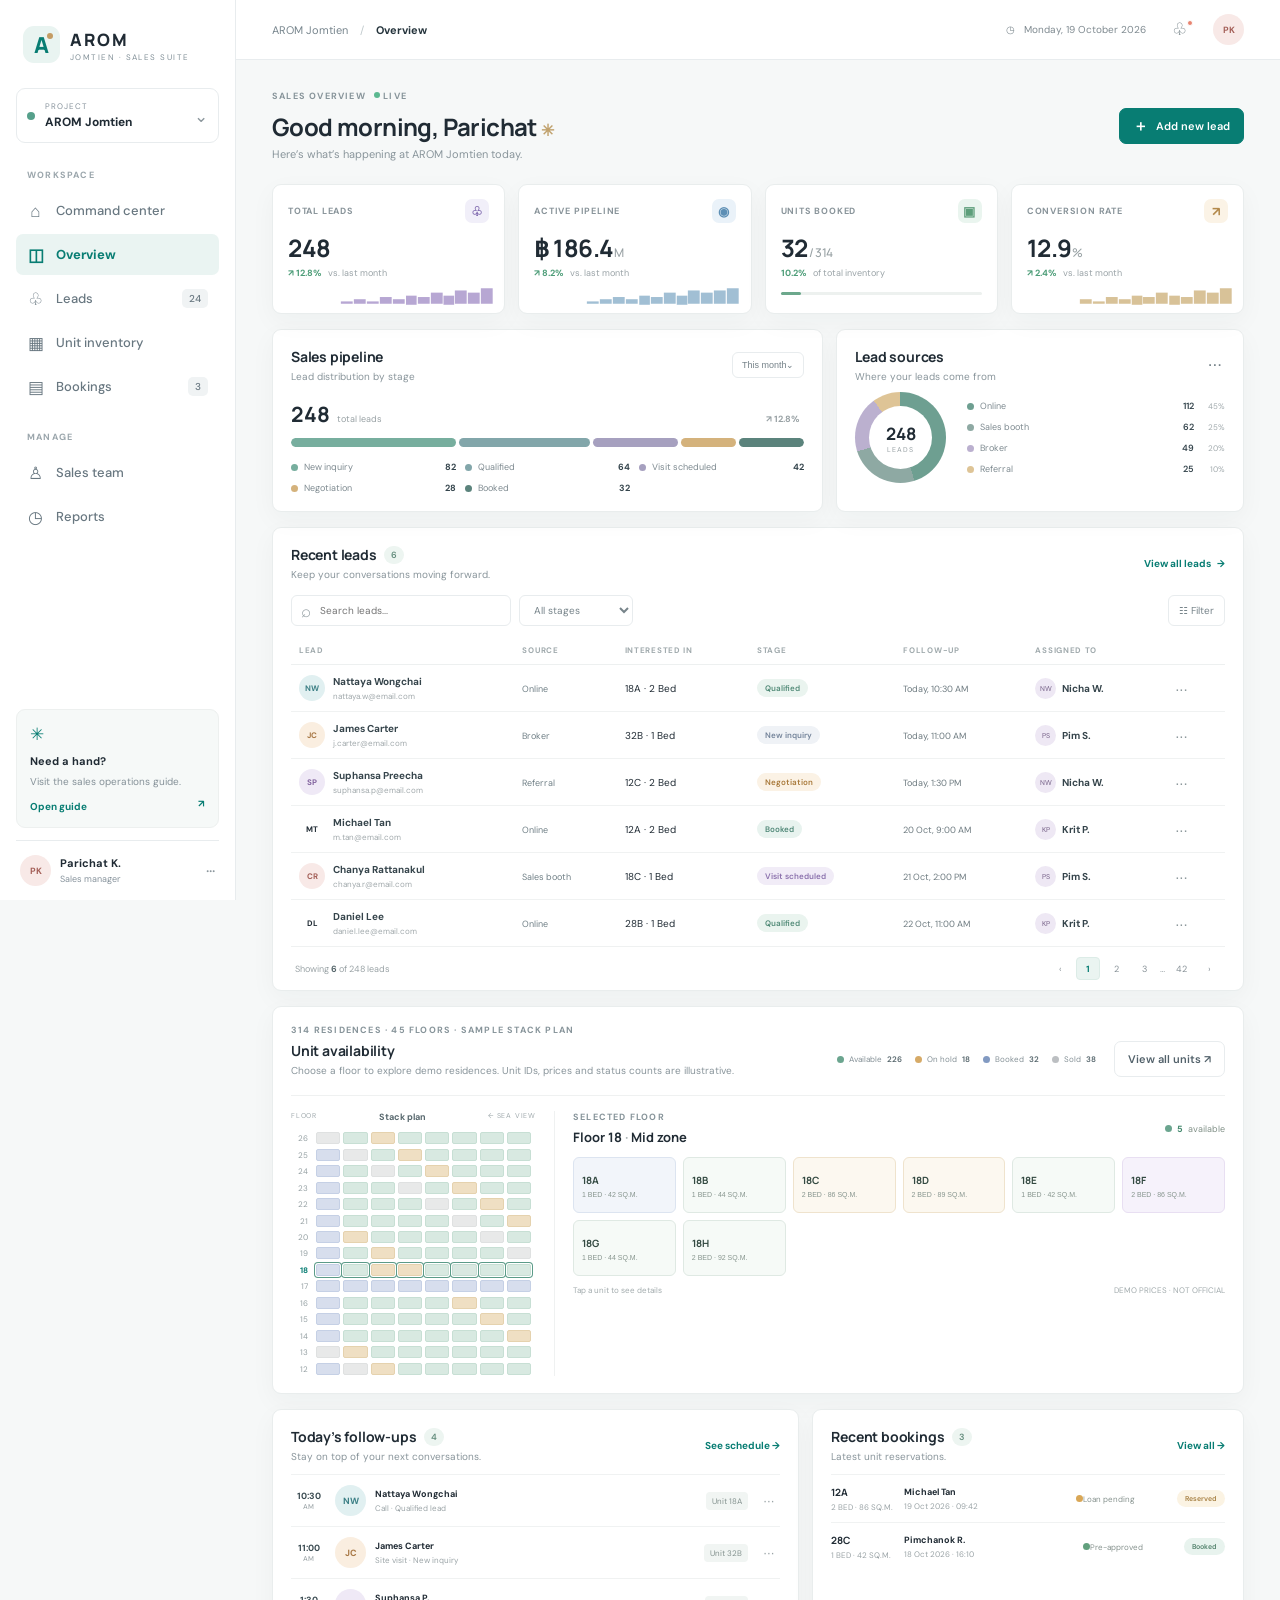
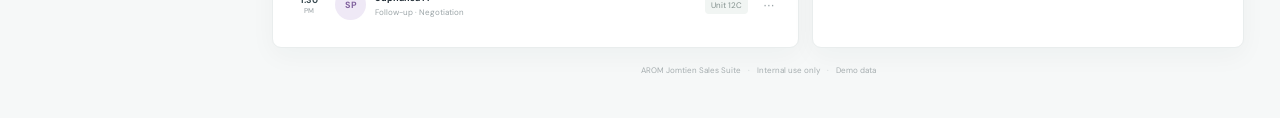
==== app/crm/index.html @ ecf83915 "Build AROM Jomtien digital sales command center demo" ====
<!doctype html>
<html lang="en">
<head>
  <meta charset="utf-8"><meta name="viewport" content="width=device-width, initial-scale=1">
  <title>AROM Jomtien · Sales CRM</title>
  <link rel="preconnect" href="https://fonts.googleapis.com"><link rel="preconnect" href="https://fonts.gstatic.com" crossorigin>
  <link href="https://fonts.googleapis.com/css2?family=DM+Sans:wght@400;500;600;700&family=Manrope:wght@400;500;600;700;800&display=swap" rel="stylesheet">
  <link rel="stylesheet" href="styles.css">
</head>
<body>
  <aside class="sidebar">
    <a class="brand" href="#"><span class="brand-mark">A</span><span><b>AROM</b><small>JOMTIEN · SALES SUITE</small></span></a>
    <div class="project-switch"><span class="project-dot"></span><span><small>PROJECT</small><b>AROM Jomtien</b></span><span class="chevron">⌄</span></div>
    <nav><div class="nav-label">WORKSPACE</div>
      <a class="nav-item" href="../index.html"><span>⌂</span> Command center</a>
      <a class="nav-item active" href="#dashboard"><span>◫</span> Overview</a>
      <a class="nav-item" href="#leads"><span>♧</span> Leads <i>24</i></a>
      <a class="nav-item" href="#inventory"><span>▦</span> Unit inventory</a>
      <a class="nav-item" href="#bookings"><span>▤</span> Bookings <i>3</i></a>
      <div class="nav-label nav-label-spaced">MANAGE</div><a class="nav-item" href="#team"><span>♙</span> Sales team</a><a class="nav-item" href="#reports"><span>◷</span> Reports</a>
    </nav>
    <div class="sidebar-bottom"><div class="help-card"><div class="help-icon">✳</div><b>Need a hand?</b><p>Visit the sales operations guide.</p><a href="#">Open guide <span>↗</span></a></div><div class="user-card"><div class="avatar avatar-rose">PK</div><span><b>Parichat K.</b><small>Sales manager</small></span><span class="chevron">···</span></div></div>
  </aside>
  <main class="main" id="dashboard">
    <header class="topbar"><div class="breadcrumb">AROM Jomtien <span>/</span> <b>Overview</b></div><div class="top-actions"><span class="today">◷ &nbsp; Monday, 19 October 2026</span><button class="icon-button" aria-label="Notifications">♧<em></em></button><div class="avatar avatar-rose">PK</div></div></header>
    <div class="content">
      <div class="welcome-row"><div><div class="eyebrow">SALES OVERVIEW <span class="live-dot"></span> LIVE</div><h1>Good morning, Parichat <span>✳</span></h1><p>Here’s what’s happening at AROM Jomtien today.</p></div><button class="button primary" id="newLeadBtn"><span>＋</span> Add new lead</button></div>
      <section class="stats-grid">
        <article class="stat-card"><div class="stat-head">TOTAL LEADS <span class="stat-icon violet">♧</span></div><div class="stat-value" id="totalLeads">248</div><div class="stat-foot"><span class="up">↗ 12.8%</span> vs. last month</div><div class="sparkline spark-violet">▁▂▁▃▂▄▃▅▄▆▅▇</div></article>
        <article class="stat-card"><div class="stat-head">ACTIVE PIPELINE <span class="stat-icon blue">◉</span></div><div class="stat-value">฿ 186.4<span class="unit">M</span></div><div class="stat-foot"><span class="up">↗ 8.2%</span> vs. last month</div><div class="sparkline spark-blue">▁▂▃▂▄▃▅▄▆▅▆▇</div></article>
        <article class="stat-card"><div class="stat-head">UNITS BOOKED <span class="stat-icon green">▣</span></div><div class="stat-value">32<span class="unit"> / 314</span></div><div class="stat-foot"><span class="up">10.2%</span> of total inventory</div><div class="mini-progress"><i style="width:10.2%"></i></div></article>
        <article class="stat-card"><div class="stat-head">CONVERSION RATE <span class="stat-icon amber">↗</span></div><div class="stat-value">12.9<span class="unit">%</span></div><div class="stat-foot"><span class="up">↗ 2.4%</span> vs. last month</div><div class="sparkline spark-amber">▂▁▃▂▄▃▅▄▃▆▅▇</div></article>
      </section>
      <section class="overview-grid">
        <article class="panel pipeline-panel"><div class="panel-heading"><div><h2>Sales pipeline</h2><p>Lead distribution by stage</p></div><button class="select-button">This month⌄</button></div><div class="pipeline-total"><b>248</b><span>total leads</span><span class="up">↗ 12.8%</span></div><div class="pipeline-bar"><i class="bar-inquiry"></i><i class="bar-qualified"></i><i class="bar-visit"></i><i class="bar-negotiation"></i><i class="bar-booked"></i></div><div class="stage-legend"><span><i class="dot d1"></i>New inquiry <b>82</b></span><span><i class="dot d2"></i>Qualified <b>64</b></span><span><i class="dot d3"></i>Visit scheduled <b>42</b></span><span><i class="dot d4"></i>Negotiation <b>28</b></span><span><i class="dot d5"></i>Booked <b>32</b></span></div></article>
        <article class="panel source-panel"><div class="panel-heading"><div><h2>Lead sources</h2><p>Where your leads come from</p></div><button class="dots">···</button></div><div class="source-layout"><div class="donut"><div><b>248</b><small>LEADS</small></div></div><div class="source-legend"><span><i class="dot online"></i>Online <b>112</b><small>45%</small></span><span><i class="dot booth"></i>Sales booth <b>62</b><small>25%</small></span><span><i class="dot broker"></i>Broker <b>49</b><small>20%</small></span><span><i class="dot referral"></i>Referral <b>25</b><small>10%</small></span></div></div></article>
      </section>
      <section class="panel leads-panel" id="leads"><div class="panel-heading leads-heading"><div><h2>Recent leads <span class="count-pill" id="leadCount">6</span></h2><p>Keep your conversations moving forward.</p></div><a class="text-link" href="#">View all leads <span>→</span></a></div>
        <div class="table-tools"><div class="search-wrap"><span>⌕</span><input id="searchInput" placeholder="Search leads..."></div><select id="stageFilter"><option value="">All stages</option><option>New inquiry</option><option>Qualified</option><option>Visit scheduled</option><option>Negotiation</option><option>Booked</option></select><button class="filter-btn">☷ <span>Filter</span></button></div>
        <div class="table-scroll"><table><thead><tr><th>LEAD</th><th>SOURCE</th><th>INTERESTED IN</th><th>STAGE</th><th>FOLLOW-UP</th><th>ASSIGNED TO</th><th></th></tr></thead><tbody id="leadRows"></tbody></table></div><div class="table-footer"><span>Showing <b id="showingCount">6</b> of 248 leads</span><div class="pager"><button>‹</button><button class="current-page">1</button><button>2</button><button>3</button><span>…</span><button>42</button><button>›</button></div></div>
      </section>
      <section class="panel inventory-panel" id="inventory"><div class="panel-heading inventory-heading"><div><div class="eyebrow">314 RESIDENCES · 45 FLOORS · SAMPLE STACK PLAN</div><h2>Unit availability</h2><p>Choose a floor to explore demo residences. Unit IDs, prices and status counts are illustrative.</p></div><div class="inventory-actions"><div class="legend-inline"><span><i class="dot available-dot"></i>Available <b>226</b></span><span><i class="dot hold-dot"></i>On hold <b>18</b></span><span><i class="dot booked-dot"></i>Booked <b>32</b></span><span><i class="dot sold-dot"></i>Sold <b>38</b></span></div><button class="button outline" id="allUnitsBtn">View all units ↗</button></div></div>
        <div class="inventory-body"><div class="stack-wrap"><div class="stack-meta"><span>FLOOR</span><span class="stack-name">Stack plan</span><span>← SEA VIEW</span></div><div class="floor-list" id="floorList"></div></div><div class="floor-details"><div class="floor-title"><div><div class="eyebrow">SELECTED FLOOR</div><h3 id="floorTitle">Floor 18 <span>·</span> Mid zone</h3></div><span class="floor-availability"><i class="dot available-dot"></i><b id="floorAvailable">4</b> available</span></div><div class="unit-grid" id="unitGrid"></div><div class="unit-hint"><span>Tap a unit to see details</span><span>DEMO PRICES · NOT OFFICIAL</span></div></div></div>
      </section>
      <div class="bottom-grid"><section class="panel follow-panel"><div class="panel-heading"><div><h2>Today’s follow-ups <span class="count-pill">4</span></h2><p>Stay on top of your next conversations.</p></div><a class="text-link" href="#">See schedule →</a></div><div class="follow-list"><div class="follow-row"><div class="follow-time">10:30<small>AM</small></div><div class="avatar avatar-sky">NW</div><div class="follow-person"><b>Nattaya Wongchai</b><small>Call · Qualified lead</small></div><span class="follow-tag">Unit 18A</span><button>···</button></div><div class="follow-row"><div class="follow-time">11:00<small>AM</small></div><div class="avatar avatar-peach">JC</div><div class="follow-person"><b>James Carter</b><small>Site visit · New inquiry</small></div><span class="follow-tag">Unit 32B</span><button>···</button></div><div class="follow-row"><div class="follow-time">1:30<small>PM</small></div><div class="avatar avatar-lilac">SP</div><div class="follow-person"><b>Suphansa P.</b><small>Follow-up · Negotiation</small></div><span class="follow-tag">Unit 12C</span><button>···</button></div></div></section>
        <section class="panel bookings-panel" id="bookings"><div class="panel-heading"><div><h2>Recent bookings <span class="count-pill">3</span></h2><p>Latest unit reservations.</p></div><a class="text-link" href="#">View all →</a></div><div class="booking-list"><div class="booking-row"><div class="booking-unit"><b>12A</b><small>2 BED · 86 SQ.M.</small></div><div class="booking-buyer"><b>Michael Tan</b><small>19 Oct 2026 · 09:42</small></div><div class="loan-state"><i class="dot loan-pending"></i>Loan pending</div><span class="status-chip status-hold">Reserved</span></div><div class="booking-row"><div class="booking-unit"><b>28C</b><small>1 BED · 42 SQ.M.</small></div><div class="booking-buyer"><b>Pimchanok R.</b><small>18 Oct 2026 · 16:10</small></div><div class="loan-state"><i class="dot loan-ok"></i>Pre-approved</div><span class="status-chip status-booked">Booked</span></div></div></section></div>
      <footer>AROM Jomtien Sales Suite <span>·</span> Internal use only <span>·</span> Demo data</footer>
    </div>
  </main>
  <div class="toast" id="toast" role="status"></div><div class="modal-backdrop" id="modalBackdrop"><section class="modal" role="dialog" aria-modal="true" aria-labelledby="modalTitle"><button class="modal-close" id="modalClose" aria-label="Close">×</button><div id="modalContent"></div></section></div>
  <script src="app.js"></script>
</body></html>
---- app/crm/styles.css ----
:root{--ink:#202b34;--muted:#87939c;--line:#e8ecee;--paper:#fff;--canvas:#f6f8f8;--teal:#087d73;--teal-dark:#066a62;--teal-soft:#e7f4f1;--navy:#243b4a;--shadow:0 8px 26px #18303b0a}*{box-sizing:border-box}html{scroll-behavior:smooth}body{margin:0;background:var(--canvas);color:var(--ink);font:13px 'DM Sans',sans-serif}.sidebar{width:236px;position:fixed;inset:0 auto 0 0;background:#fff;border-right:1px solid var(--line);padding:26px 16px 14px;display:flex;flex-direction:column;z-index:3}.brand{display:flex;gap:10px;align-items:center;color:var(--ink);text-decoration:none;padding:0 7px 25px}.brand-mark{height:37px;width:37px;border-radius:11px;background:#e9f4f1;color:var(--teal);display:grid;place-items:center;font:800 22px Manrope;position:relative}.brand-mark:after{content:'';position:absolute;width:6px;height:6px;border-radius:50%;background:#c49c64;top:7px;right:7px}.brand b{display:block;font:800 17px Manrope;letter-spacing:2px}.brand small{display:block;font-size:8px;color:#829098;letter-spacing:1.45px;margin-top:1px}.project-switch{height:55px;border:1px solid var(--line);border-radius:9px;display:flex;align-items:center;padding:0 10px;gap:10px;margin-bottom:26px}.project-switch span:nth-child(2){flex:1}.project-switch small,.project-switch b{display:block}.project-switch small{font-size:8px;color:var(--muted);letter-spacing:1px;margin-bottom:3px}.project-switch b{font-size:12px}.project-dot{width:8px;height:8px;border-radius:50%;background:#56a08b}.chevron{color:#8c979d;font-size:17px}.nav-label{padding:0 11px 9px;color:#9ba6ac;letter-spacing:1.2px;font-size:9px;font-weight:700}.nav-item{height:41px;text-decoration:none;color:#687780;display:flex;align-items:center;gap:12px;padding:0 11px;border-radius:7px;margin-bottom:3px;font-weight:500}.nav-item span{font-size:17px;width:17px;text-align:center}.nav-item i{font-style:normal;margin-left:auto;border-radius:5px;background:#f0f3f4;padding:3px 7px;font-size:10px}.nav-item.active{background:#eaf4f2;color:#087d73;font-weight:700}.nav-item.active i{background:#d9ebe7;color:var(--teal)}.nav-label-spaced{margin-top:24px}.sidebar-bottom{margin-top:auto}.help-card{background:#f6f9f8;border:1px solid #edf0ef;border-radius:9px;padding:13px;margin-bottom:12px}.help-icon{color:var(--teal);font-size:17px;margin-bottom:7px}.help-card b{font-size:11px}.help-card p{font-size:10px;line-height:1.5;color:#859198;margin:5px 0 8px}.help-card a{font-size:10px;color:var(--teal);text-decoration:none;font-weight:700}.help-card a span{float:right}.user-card{border-top:1px solid var(--line);padding:14px 4px 0;display:flex;align-items:center;gap:9px}.user-card>span:nth-child(2){flex:1}.user-card b,.user-card small{display:block}.user-card b{font-size:11px}.user-card small{font-size:9px;color:var(--muted);margin-top:3px}.avatar{width:31px;height:31px;flex:0 0 31px;display:grid;place-items:center;border-radius:50%;font-size:9px;font-weight:700}.avatar-rose{background:#f8e9e7;color:#a35e57}.avatar-sky{background:#e1f0f1;color:#3c7f85}.avatar-peach{background:#faeee0;color:#a87845}.avatar-lilac{background:#efe9f6;color:#80619d}.main{margin-left:236px;min-height:100vh}.topbar{height:60px;background:#fff;border-bottom:1px solid var(--line);display:flex;align-items:center;justify-content:space-between;padding:0 36px;position:sticky;top:0;z-index:2}.breadcrumb{font-size:11px;color:#77858d}.breadcrumb span{padding:0 9px;color:#c0c9cc}.breadcrumb b{color:#25343c}.top-actions{display:flex;align-items:center;gap:20px}.today{font-size:10px;color:#7f8a90}.icon-button{border:0;background:none;font-size:17px;color:#6d7b81;position:relative}.icon-button em{position:absolute;width:6px;height:6px;background:#e88470;border-radius:50%;right:0;top:2px;border:1px solid white}.content{max-width:1500px;padding:30px 36px 26px;margin:auto}.welcome-row{display:flex;align-items:center;justify-content:space-between;margin-bottom:23px}.eyebrow{font-size:9px;font-weight:700;letter-spacing:1.2px;color:#87949a}.live-dot{display:inline-block;width:6px;height:6px;border-radius:50%;background:#5bb890;margin-left:5px;vertical-align:1px}.welcome-row h1{font:700 24px Manrope;margin:8px 0 4px;letter-spacing:-.6px}.welcome-row h1 span{color:#c1a26e;font-size:16px}.welcome-row p,.panel-heading p{color:#89959b;font-size:11px;margin:0}.button{height:36px;padding:0 13px;border-radius:7px;font:600 11px 'DM Sans';cursor:pointer}.button.primary{background:var(--teal);color:white;border:1px solid var(--teal)}.button.primary:hover{background:var(--teal-dark)}.button.primary span{font-size:15px;vertical-align:-1px;margin-right:5px}.button.outline{background:white;color:#52616a;border:1px solid var(--line)}.stats-grid{display:grid;grid-template-columns:repeat(4,1fr);gap:13px}.stat-card,.panel{background:#fff;border:1px solid #e9eded;border-radius:9px;box-shadow:var(--shadow)}.stat-card{height:130px;padding:14px 15px;position:relative;overflow:hidden}.stat-head{color:#89949a;letter-spacing:.8px;font-size:9px;font-weight:700;display:flex;justify-content:space-between;align-items:center}.stat-icon{width:24px;height:24px;display:grid;place-items:center;border-radius:7px;font-size:13px}.violet{background:#f1eff9;color:#8671b3}.blue{background:#eaf2f9;color:#5d8fb5}.green{background:#eaf5ef;color:#5d9e7a}.amber{background:#fbf3e6;color:#b3894b}.stat-value{font:700 24px Manrope;letter-spacing:-.5px;margin-top:8px}.unit{font-size:12px;color:#98a1a4;font-weight:500}.stat-foot{font-size:9px;color:#9aa3a7;margin-top:3px}.up{color:#4d9d78;font-weight:700;margin-right:4px}.sparkline{position:absolute;right:10px;bottom:8px;letter-spacing:1px;font-size:15px;opacity:.65}.spark-violet{color:#9178bc}.spark-blue{color:#6f9dbd}.spark-amber{color:#c3a161}.mini-progress{height:3px;background:#edf1ef;width:100%;margin-top:13px;border-radius:4px}.mini-progress i{height:100%;display:block;background:#6ca88c;border-radius:4px}.overview-grid{display:grid;grid-template-columns:1.15fr .85fr;gap:13px;margin-top:15px}.panel{padding:17px 18px}.panel-heading{display:flex;align-items:center;justify-content:space-between}.panel-heading h2{font:700 14px Manrope;letter-spacing:-.2px;margin:0 0 4px}.panel-heading p{font-size:10px}.select-button,.dots{background:white;border:1px solid var(--line);border-radius:6px;padding:7px 9px;color:#748188;font-size:9px}.dots{font-size:17px;border:0;padding:0 3px}.pipeline-total{display:flex;align-items:baseline;gap:7px;margin:17px 0 10px}.pipeline-total b{font:700 21px Manrope}.pipeline-total span{font-size:9px;color:#98a1a4}.pipeline-total .up{margin-left:auto}.pipeline-bar{height:9px;display:flex;gap:3px;border-radius:8px;overflow:hidden}.pipeline-bar i{display:block;border-radius:5px}.bar-inquiry{background:#77ae9e;width:33%}.bar-qualified{background:#82a6aa;width:26%}.bar-visit{background:#a6a0bf;width:17%}.bar-negotiation{background:#d4b27c;width:11%}.bar-booked{background:#5b837c;width:13%}.stage-legend{display:grid;grid-template-columns:repeat(3,1fr);gap:9px;margin-top:14px}.stage-legend span,.source-legend span{display:flex;align-items:center;font-size:9px;color:#7e8a90;gap:6px}.stage-legend b{color:#34444c;margin-left:auto}.dot{width:7px;height:7px;border-radius:50%;display:inline-block;flex:0 0 7px}.d1{background:#77ae9e}.d2{background:#82a6aa}.d3{background:#a6a0bf}.d4{background:#d4b27c}.d5{background:#5b837c}.source-layout{display:flex;align-items:center;gap:21px;margin-top:9px}.donut{width:91px;height:91px;border-radius:50%;background:conic-gradient(#6e9f91 0 45%,#8ea9a3 45% 70%,#bbb0cf 70% 90%,#dec496 90% 100%);display:grid;place-items:center;position:relative;flex:0 0 91px}.donut:before{content:'';position:absolute;width:63px;height:63px;background:white;border-radius:50%}.donut div{z-index:1;text-align:center}.donut b,.donut small{display:block}.donut b{font:700 17px Manrope}.donut small{font-size:7px;color:#98a1a4;letter-spacing:1px}.source-legend{flex:1;display:grid;gap:9px}.source-legend b{margin-left:auto;color:#34444c;font-weight:600}.source-legend small{width:25px;text-align:right;color:#a1aaad;font-size:8px}.online{background:#6e9f91}.booth{background:#8ea9a3}.broker{background:#bbb0cf}.referral{background:#dec496}.leads-panel{margin-top:15px;padding-bottom:10px}.leads-heading{margin-bottom:14px}.count-pill{font:600 9px 'DM Sans';color:#638c7c;background:#edf5f1;border-radius:10px;padding:3px 7px;vertical-align:2px;margin-left:5px}.text-link{color:var(--teal);text-decoration:none;font-size:10px;font-weight:700}.text-link span{padding-left:4px}.table-tools{display:flex;gap:8px;margin-bottom:10px}.search-wrap{height:31px;display:flex;align-items:center;gap:7px;padding:0 9px;border:1px solid var(--line);border-radius:6px;width:220px;color:#99a3a7}.search-wrap span{font-size:17px}.search-wrap input{border:0;outline:0;width:100%;font:10px 'DM Sans';color:var(--ink)}.table-tools select,.filter-btn{height:31px;background:white;border:1px solid var(--line);border-radius:6px;padding:0 10px;font:10px 'DM Sans';color:#77848a}.filter-btn{margin-left:auto}.table-scroll{overflow:auto}table{width:100%;border-collapse:collapse;min-width:760px}th{text-align:left;color:#a0aaad;font-size:8px;letter-spacing:.7px;font-weight:700;padding:9px 8px;border-bottom:1px solid #edf0f0}td{padding:10px 8px;border-bottom:1px solid #f0f2f2;font-size:10px;white-space:nowrap}tbody tr:last-child td{border-bottom:0}.lead-cell{display:flex;align-items:center;gap:8px}.lead-cell b,.lead-cell small,.agent-cell b,.agent-cell small{display:block}.lead-cell b,.agent-cell b{font-size:10px;color:#35444b}.lead-cell small,.agent-cell small{font-size:8px;color:#a0a8ab;margin-top:3px}.lead-avatar{width:26px;height:26px;border-radius:50%;display:grid;place-items:center;font-size:8px;font-weight:700}.source-pill{font-size:9px;color:#718087}.stage-pill,.status-chip{display:inline-block;border-radius:12px;padding:4px 8px;font-size:8px;font-weight:600}.stage-new{color:#738399;background:#eff2f6}.stage-qualified{color:#528b78;background:#eaf4ef}.stage-visit{color:#8a70ac;background:#f1ecf7}.stage-negotiation{color:#a8793a;background:#fbf2e5}.stage-booked{color:#4f8777;background:#e8f3ef}.follow-date{color:#6e7b80;font-size:9px}.agent-cell{display:flex;align-items:center;gap:6px}.agent-avatar{width:21px;height:21px;border-radius:50%;display:grid;place-items:center;font-size:7px;color:#745f86;background:#eee8f4}.row-more{border:0;background:none;color:#8d999c;font-size:15px;cursor:pointer}.table-footer{border-top:1px solid #eff1f1;padding:10px 4px 0;display:flex;justify-content:space-between;align-items:center;color:#9aa3a6;font-size:9px}.table-footer b{color:#56666b}.pager{display:flex;align-items:center;gap:4px}.pager button{border:1px solid transparent;background:white;color:#879197;border-radius:4px;width:24px;height:23px;font:9px 'DM Sans'}.pager .current-page{background:#eaf4f1;border-color:#dcece7;color:var(--teal);font-weight:700}.inventory-panel{margin-top:15px;overflow:hidden}.inventory-heading{align-items:flex-end}.inventory-heading h2{margin:5px 0 4px}.inventory-actions{display:flex;align-items:center;gap:18px}.legend-inline{display:flex;gap:13px}.legend-inline span{display:flex;align-items:center;gap:5px;font-size:8px;color:#849096}.legend-inline b{color:#56666c;font-weight:600}.available-dot{background:#6ba58f}.hold-dot{background:#d6aa67}.booked-dot{background:#829ac2}.sold-dot{background:#bcbfc2}.inventory-body{display:grid;grid-template-columns:245px 1fr;gap:18px;margin-top:18px;padding-top:15px;border-top:1px solid #eff1f1}.stack-meta{display:flex;justify-content:space-between;color:#a0aaad;font-size:7px;letter-spacing:.8px;margin-bottom:8px}.stack-name{color:#58686e;letter-spacing:0;font-size:9px;font-weight:700}.floor-list{display:flex;flex-direction:column-reverse;gap:2px;max-height:245px;overflow:auto;padding-right:5px}.floor-row{display:flex;align-items:center;gap:8px;height:18px;cursor:pointer}.floor-number{color:#95a0a3;font-size:8px;width:17px;text-align:right}.floor-units{flex:1;display:flex;gap:3px}.stack-unit{height:12px;flex:1;border-radius:2px;background:#d9e8e1;border:1px solid #c6ddd3}.stack-unit.available{background:#d8e9e1;border-color:#c7dfd4}.stack-unit.hold{background:#efdfc3;border-color:#e5d2ae}.stack-unit.booked{background:#d7deed;border-color:#c5d0e5}.stack-unit.sold{background:#e8e9e9;border-color:#dfe1e1}.floor-row.selected .floor-number{color:var(--teal);font-weight:700}.floor-row.selected .stack-unit{box-shadow:0 0 0 1px #fff,0 0 0 2px #5b9b88}.floor-details{border-left:1px solid #eff1f1;padding-left:18px}.floor-title{display:flex;align-items:center;justify-content:space-between;margin-bottom:11px}.floor-title h3{font:700 13px Manrope;margin:5px 0 0}.floor-title h3 span{color:#aab2b3}.floor-availability{font-size:9px;color:#819087;display:flex;align-items:center;gap:5px}.floor-availability b{color:#43886d}.unit-grid{display:grid;grid-template-columns:repeat(6,minmax(57px,1fr));gap:7px}.unit-card{min-height:56px;border:1px solid #dfe9e3;background:#f6faf7;border-radius:6px;text-align:left;padding:7px 8px;cursor:pointer;transition:.15s}.unit-card:hover{transform:translateY(-2px);box-shadow:0 4px 12px #223b3215}.unit-card b{display:block;font:700 10px Manrope;color:#344a42}.unit-card small{font-size:7px;color:#87958e;display:block;margin-top:4px}.unit-card.hold{background:#fcf8f0;border-color:#efe3cd}.unit-card.booked{background:#f2f5fa;border-color:#dce4f0}.unit-card.sold{background:#f4f5f5;border-color:#e4e6e6}.unit-card.interested{background:#f6f2fb;border-color:#e8dff2}.unit-hint{display:flex;justify-content:space-between;color:#a2abad;font-size:8px;margin-top:9px}.bottom-grid{display:grid;grid-template-columns:1.1fr .9fr;gap:13px;margin-top:15px}.follow-list,.booking-list{margin-top:11px}.follow-row,.booking-row{display:flex;align-items:center;gap:9px;border-top:1px solid #f0f2f2;padding:10px 0}.follow-time{width:35px;font-size:9px;color:#394a50;font-weight:700;text-align:center}.follow-time small{display:block;color:#a1a9ac;font-size:7px;font-weight:500}.follow-person,.booking-buyer{flex:1}.follow-person b,.follow-person small,.booking-buyer b,.booking-buyer small,.booking-unit b,.booking-unit small{display:block}.follow-person b,.booking-buyer b{font-size:9px}.follow-person small,.booking-buyer small,.booking-unit small{font-size:8px;color:#9ba4a7;margin-top:3px}.follow-tag{font-size:8px;color:#83918e;background:#f1f5f3;padding:4px 6px;border-radius:4px}.follow-row>button{border:0;background:none;color:#9ba4a7}.booking-unit{width:64px}.booking-unit b{font:700 10px Manrope}.loan-state{font-size:8px;color:#86928e;width:92px}.loan-pending{background:#d9a756}.loan-ok{background:#62a07d}.status-chip{font-size:7px}.status-hold{background:#fbf3e3;color:#a78043}.status-booked{background:#e8f3ee;color:#54836d}footer{text-align:center;padding:17px;color:#a5adaf;font-size:8px}footer span{margin:0 5px;color:#c1c8c9}.toast{position:fixed;bottom:22px;right:23px;background:#253b43;color:white;padding:11px 15px;border-radius:7px;box-shadow:0 8px 30px #14282d30;font-size:11px;z-index:9;opacity:0;transform:translateY(8px);transition:.2s;pointer-events:none}.toast.show{opacity:1;transform:none}.modal-backdrop{position:fixed;inset:0;background:#1d303a66;z-index:8;display:none;align-items:center;justify-content:center;padding:18px}.modal-backdrop.open{display:flex}.modal{width:min(470px,100%);max-height:90vh;overflow:auto;background:white;border-radius:12px;padding:25px;position:relative;box-shadow:0 20px 80px #10252d40}.modal-close{position:absolute;right:15px;top:12px;border:0;background:none;font-size:22px;color:#879397;cursor:pointer}.modal h2{font:700 18px Manrope;margin:5px 0 4px}.modal p{font-size:11px;color:#879398;line-height:1.55}.modal-kicker{font-size:9px;letter-spacing:1px;color:#8b999d;font-weight:700}.detail-grid{display:grid;grid-template-columns:1fr 1fr;gap:9px;margin:17px 0}.detail-box{padding:10px;background:#f7f9f8;border-radius:7px}.detail-box small{display:block;color:#909b9d;font-size:8px;margin-bottom:5px}.detail-box b{font-size:11px}.modal-actions{display:flex;gap:8px;margin-top:16px}.modal-actions>*{flex:1}.modal-form label{display:block;color:#65747a;font-size:9px;font-weight:600;margin:12px 0 5px}.modal-form input,.modal-form select{width:100%;height:35px;border:1px solid var(--line);border-radius:6px;padding:0 9px;font:11px 'DM Sans';outline-color:#8bb7a8}.receipt{border:1px dashed #cbd7d3;border-radius:8px;padding:18px;margin-top:14px}.receipt-head{text-align:center;padding-bottom:12px;border-bottom:1px solid var(--line)}.receipt-head b{font:800 14px Manrope;letter-spacing:2px}.receipt-head small{display:block;color:#8c999d;font-size:8px;margin-top:4px;letter-spacing:1px}.receipt-row{display:flex;justify-content:space-between;padding:7px 0;font-size:10px;color:#78868a}.receipt-row b{color:#33454a}.receipt-total{border-top:1px solid var(--line);margin-top:5px;padding-top:12px;font-size:11px}.print-note{font-size:8px;color:#a1abad;text-align:center;margin-top:13px}@media(max-width:1100px){.sidebar{width:200px}.main{margin-left:200px}.content{padding:25px 22px}.topbar{padding:0 22px}.inventory-body{grid-template-columns:205px 1fr}.legend-inline{gap:8px}.unit-grid{grid-template-columns:repeat(4,minmax(55px,1fr))}}@media(max-width:820px){.sidebar{width:64px;padding:20px 8px}.brand{justify-content:center;padding:0 0 20px}.brand>span:nth-child(2),.project-switch,.nav-label,.nav-item:not(.active) i,.nav-item{font-size:0}.nav-item{justify-content:center;padding:0;height:42px;font-size:0}.nav-item span{font-size:18px}.nav-item.active{font-size:0}.nav-item i{display:none}.sidebar nav .nav-label-spaced{display:none}.sidebar-bottom .help-card,.user-card>span,.user-card .chevron{display:none}.user-card{justify-content:center;padding-top:12px}.main{margin-left:64px}.stats-grid{grid-template-columns:repeat(2,1fr)}.overview-grid,.bottom-grid{grid-template-columns:1fr}.inventory-actions{align-items:flex-end;flex-direction:column;gap:9px}.inventory-body{grid-template-columns:180px 1fr}.unit-grid{grid-template-columns:repeat(3,minmax(50px,1fr))}}@media(max-width:560px){.topbar{height:52px;padding:0 13px}.today{display:none}.top-actions{gap:12px}.content{padding:20px 12px}.welcome-row{align-items:flex-start;gap:9px}.welcome-row h1{font-size:18px}.welcome-row .button{white-space:nowrap;padding:0 9px;font-size:9px}.stats-grid{gap:8px}.stat-card{height:118px;padding:12px}.stat-value{font-size:20px}.panel{padding:14px 12px}.stage-legend{grid-template-columns:repeat(2,1fr)}.source-layout{gap:13px}.search-wrap{width:auto;flex:1}.table-tools select{max-width:110px}.filter-btn span{display:none}.inventory-heading{align-items:flex-start;gap:12px;flex-direction:column}.inventory-actions{align-items:flex-start}.legend-inline{flex-wrap:wrap}.inventory-body{grid-template-columns:1fr}.stack-wrap{order:2}.floor-details{border-left:0;padding-left:0}.floor-list{max-height:125px}.unit-grid{grid-template-columns:repeat(3,1fr)}.floor-title h3{font-size:12px}.booking-row{gap:6px}.loan-state{width:auto}.status-chip{display:none}.table-footer{font-size:8px}.pager{gap:1px}.pager button{width:20px}.breadcrumb{font-size:10px}}
@media print{body{background:white}.sidebar,.topbar,.content,.modal-close,.modal-actions,.print-note{display:none!important}.modal-backdrop{position:static;display:flex!important;background:white;padding:0}.modal{box-shadow:none;width:100%;max-width:100%;max-height:none}.receipt{border:1px solid #aaa}}
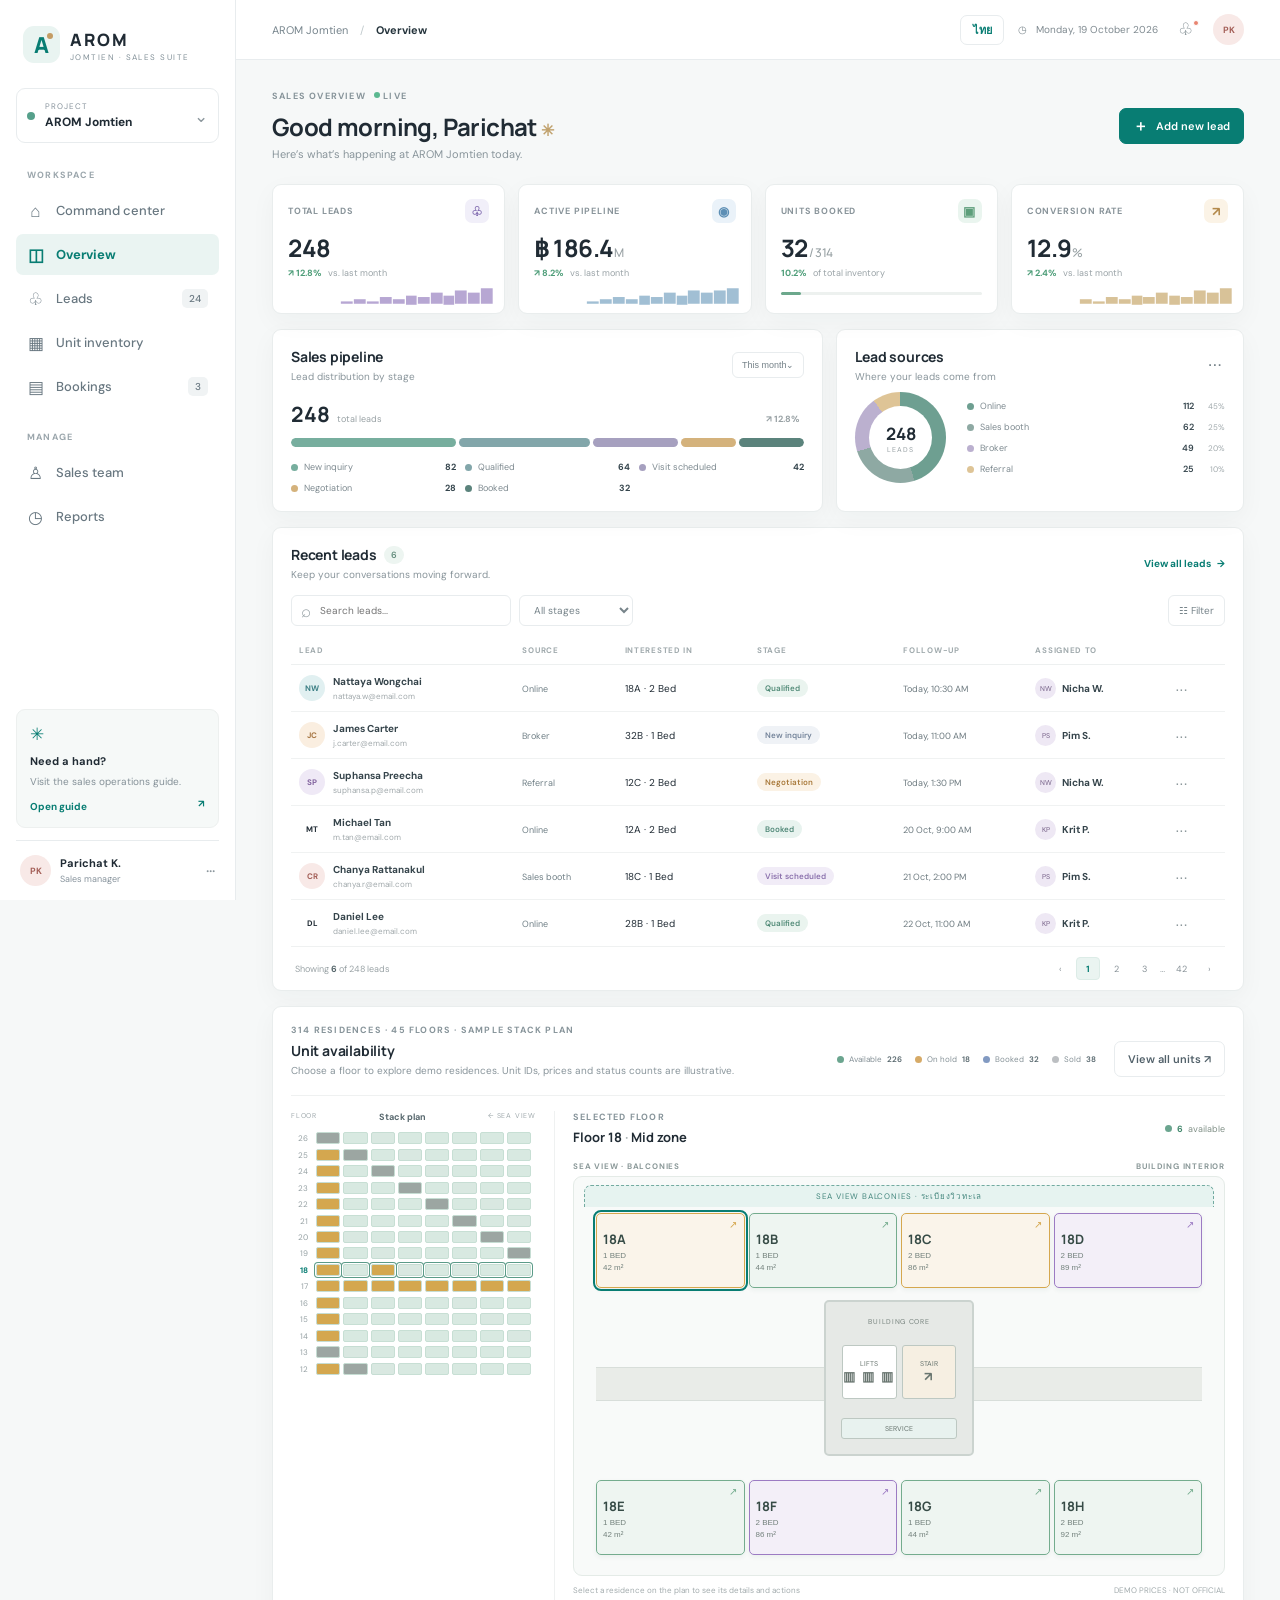
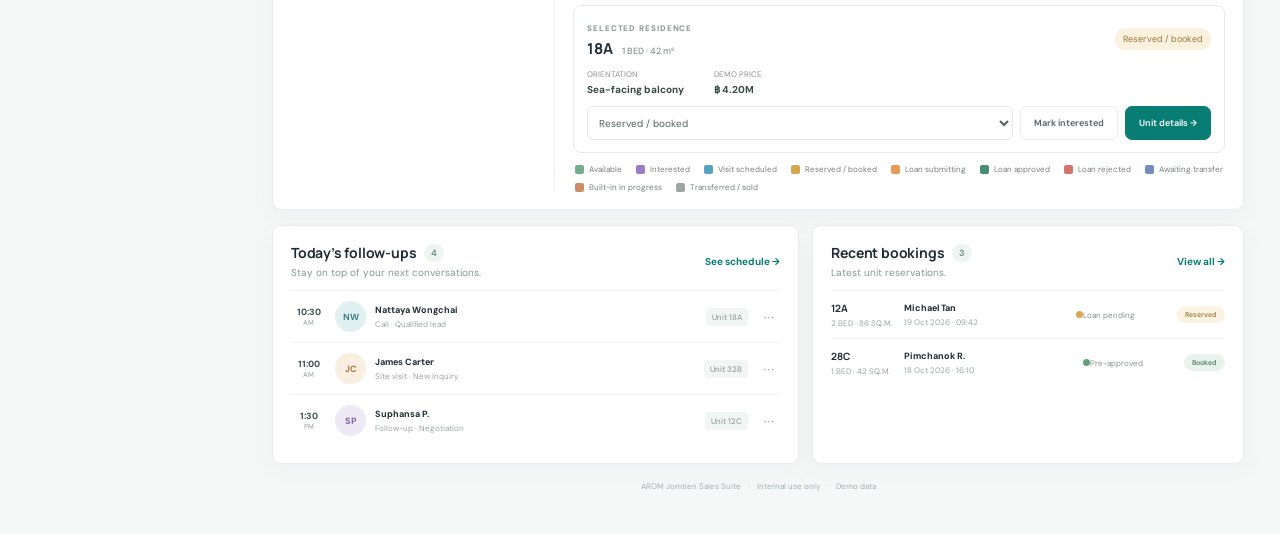
==== commit 84fd4196: "Enhance bilingual website and interactive unit floor plan" ====
--- a/app/crm/index.html
+++ b/app/crm/index.html
@@ -22,7 +22,7 @@
     <div class="sidebar-bottom"><div class="help-card"><div class="help-icon">✳</div><b>Need a hand?</b><p>Visit the sales operations guide.</p><a href="#">Open guide <span>↗</span></a></div><div class="user-card"><div class="avatar avatar-rose">PK</div><span><b>Parichat K.</b><small>Sales manager</small></span><span class="chevron">···</span></div></div>
   </aside>
   <main class="main" id="dashboard">
-    <header class="topbar"><div class="breadcrumb">AROM Jomtien <span>/</span> <b>Overview</b></div><div class="top-actions"><span class="today">◷ &nbsp; Monday, 19 October 2026</span><button class="icon-button" aria-label="Notifications">♧<em></em></button><div class="avatar avatar-rose">PK</div></div></header>
+    <header class="topbar"><div class="breadcrumb">AROM Jomtien <span>/</span> <b>Overview</b></div><div class="top-actions"><button class="language-toggle" id="languageToggle" aria-label="Switch language">ไทย</button><span class="today">◷ &nbsp; Monday, 19 October 2026</span><button class="icon-button" aria-label="Notifications">♧<em></em></button><div class="avatar avatar-rose">PK</div></div></header>
     <div class="content">
       <div class="welcome-row"><div><div class="eyebrow">SALES OVERVIEW <span class="live-dot"></span> LIVE</div><h1>Good morning, Parichat <span>✳</span></h1><p>Here’s what’s happening at AROM Jomtien today.</p></div><button class="button primary" id="newLeadBtn"><span>＋</span> Add new lead</button></div>
       <section class="stats-grid">
@@ -40,7 +40,7 @@
         <div class="table-scroll"><table><thead><tr><th>LEAD</th><th>SOURCE</th><th>INTERESTED IN</th><th>STAGE</th><th>FOLLOW-UP</th><th>ASSIGNED TO</th><th></th></tr></thead><tbody id="leadRows"></tbody></table></div><div class="table-footer"><span>Showing <b id="showingCount">6</b> of 248 leads</span><div class="pager"><button>‹</button><button class="current-page">1</button><button>2</button><button>3</button><span>…</span><button>42</button><button>›</button></div></div>
       </section>
       <section class="panel inventory-panel" id="inventory"><div class="panel-heading inventory-heading"><div><div class="eyebrow">314 RESIDENCES · 45 FLOORS · SAMPLE STACK PLAN</div><h2>Unit availability</h2><p>Choose a floor to explore demo residences. Unit IDs, prices and status counts are illustrative.</p></div><div class="inventory-actions"><div class="legend-inline"><span><i class="dot available-dot"></i>Available <b>226</b></span><span><i class="dot hold-dot"></i>On hold <b>18</b></span><span><i class="dot booked-dot"></i>Booked <b>32</b></span><span><i class="dot sold-dot"></i>Sold <b>38</b></span></div><button class="button outline" id="allUnitsBtn">View all units ↗</button></div></div>
-        <div class="inventory-body"><div class="stack-wrap"><div class="stack-meta"><span>FLOOR</span><span class="stack-name">Stack plan</span><span>← SEA VIEW</span></div><div class="floor-list" id="floorList"></div></div><div class="floor-details"><div class="floor-title"><div><div class="eyebrow">SELECTED FLOOR</div><h3 id="floorTitle">Floor 18 <span>·</span> Mid zone</h3></div><span class="floor-availability"><i class="dot available-dot"></i><b id="floorAvailable">4</b> available</span></div><div class="unit-grid" id="unitGrid"></div><div class="unit-hint"><span>Tap a unit to see details</span><span>DEMO PRICES · NOT OFFICIAL</span></div></div></div>
+        <div class="inventory-body"><div class="stack-wrap"><div class="stack-meta"><span>FLOOR</span><span class="stack-name">Stack plan</span><span>← SEA VIEW</span></div><div class="floor-list" id="floorList"></div></div><div class="floor-details"><div class="floor-title"><div><div class="eyebrow">SELECTED FLOOR</div><h3 id="floorTitle">Floor 18 <span>·</span> Mid zone</h3></div><span class="floor-availability"><i class="dot available-dot"></i><b id="floorAvailable">4</b> available</span></div><div class="plan-orientation"><span>SEA VIEW · BALCONIES</span><span>BUILDING INTERIOR</span></div><div class="architectural-plan" id="unitGrid" aria-label="Interactive sample floor plan"></div><div class="unit-hint"><span id="planHint">Select a residence on the plan to see its details and actions</span><span>DEMO PRICES · NOT OFFICIAL</span></div><div class="selected-unit" id="selectedUnit"><div class="selected-unit-empty">Choose a unit shape on the floor plan</div></div><div class="unit-legend" id="unitLegend"></div></div></div>
       </section>
       <div class="bottom-grid"><section class="panel follow-panel"><div class="panel-heading"><div><h2>Today’s follow-ups <span class="count-pill">4</span></h2><p>Stay on top of your next conversations.</p></div><a class="text-link" href="#">See schedule →</a></div><div class="follow-list"><div class="follow-row"><div class="follow-time">10:30<small>AM</small></div><div class="avatar avatar-sky">NW</div><div class="follow-person"><b>Nattaya Wongchai</b><small>Call · Qualified lead</small></div><span class="follow-tag">Unit 18A</span><button>···</button></div><div class="follow-row"><div class="follow-time">11:00<small>AM</small></div><div class="avatar avatar-peach">JC</div><div class="follow-person"><b>James Carter</b><small>Site visit · New inquiry</small></div><span class="follow-tag">Unit 32B</span><button>···</button></div><div class="follow-row"><div class="follow-time">1:30<small>PM</small></div><div class="avatar avatar-lilac">SP</div><div class="follow-person"><b>Suphansa P.</b><small>Follow-up · Negotiation</small></div><span class="follow-tag">Unit 12C</span><button>···</button></div></div></section>
         <section class="panel bookings-panel" id="bookings"><div class="panel-heading"><div><h2>Recent bookings <span class="count-pill">3</span></h2><p>Latest unit reservations.</p></div><a class="text-link" href="#">View all →</a></div><div class="booking-list"><div class="booking-row"><div class="booking-unit"><b>12A</b><small>2 BED · 86 SQ.M.</small></div><div class="booking-buyer"><b>Michael Tan</b><small>19 Oct 2026 · 09:42</small></div><div class="loan-state"><i class="dot loan-pending"></i>Loan pending</div><span class="status-chip status-hold">Reserved</span></div><div class="booking-row"><div class="booking-unit"><b>28C</b><small>1 BED · 42 SQ.M.</small></div><div class="booking-buyer"><b>Pimchanok R.</b><small>18 Oct 2026 · 16:10</small></div><div class="loan-state"><i class="dot loan-ok"></i>Pre-approved</div><span class="status-chip status-booked">Booked</span></div></div></section></div>
--- a/app/crm/styles.css
+++ b/app/crm/styles.css
@@ -1,2 +1,3 @@
 :root{--ink:#202b34;--muted:#87939c;--line:#e8ecee;--paper:#fff;--canvas:#f6f8f8;--teal:#087d73;--teal-dark:#066a62;--teal-soft:#e7f4f1;--navy:#243b4a;--shadow:0 8px 26px #18303b0a}*{box-sizing:border-box}html{scroll-behavior:smooth}body{margin:0;background:var(--canvas);color:var(--ink);font:13px 'DM Sans',sans-serif}.sidebar{width:236px;position:fixed;inset:0 auto 0 0;background:#fff;border-right:1px solid var(--line);padding:26px 16px 14px;display:flex;flex-direction:column;z-index:3}.brand{display:flex;gap:10px;align-items:center;color:var(--ink);text-decoration:none;padding:0 7px 25px}.brand-mark{height:37px;width:37px;border-radius:11px;background:#e9f4f1;color:var(--teal);display:grid;place-items:center;font:800 22px Manrope;position:relative}.brand-mark:after{content:'';position:absolute;width:6px;height:6px;border-radius:50%;background:#c49c64;top:7px;right:7px}.brand b{display:block;font:800 17px Manrope;letter-spacing:2px}.brand small{display:block;font-size:8px;color:#829098;letter-spacing:1.45px;margin-top:1px}.project-switch{height:55px;border:1px solid var(--line);border-radius:9px;display:flex;align-items:center;padding:0 10px;gap:10px;margin-bottom:26px}.project-switch span:nth-child(2){flex:1}.project-switch small,.project-switch b{display:block}.project-switch small{font-size:8px;color:var(--muted);letter-spacing:1px;margin-bottom:3px}.project-switch b{font-size:12px}.project-dot{width:8px;height:8px;border-radius:50%;background:#56a08b}.chevron{color:#8c979d;font-size:17px}.nav-label{padding:0 11px 9px;color:#9ba6ac;letter-spacing:1.2px;font-size:9px;font-weight:700}.nav-item{height:41px;text-decoration:none;color:#687780;display:flex;align-items:center;gap:12px;padding:0 11px;border-radius:7px;margin-bottom:3px;font-weight:500}.nav-item span{font-size:17px;width:17px;text-align:center}.nav-item i{font-style:normal;margin-left:auto;border-radius:5px;background:#f0f3f4;padding:3px 7px;font-size:10px}.nav-item.active{background:#eaf4f2;color:#087d73;font-weight:700}.nav-item.active i{background:#d9ebe7;color:var(--teal)}.nav-label-spaced{margin-top:24px}.sidebar-bottom{margin-top:auto}.help-card{background:#f6f9f8;border:1px solid #edf0ef;border-radius:9px;padding:13px;margin-bottom:12px}.help-icon{color:var(--teal);font-size:17px;margin-bottom:7px}.help-card b{font-size:11px}.help-card p{font-size:10px;line-height:1.5;color:#859198;margin:5px 0 8px}.help-card a{font-size:10px;color:var(--teal);text-decoration:none;font-weight:700}.help-card a span{float:right}.user-card{border-top:1px solid var(--line);padding:14px 4px 0;display:flex;align-items:center;gap:9px}.user-card>span:nth-child(2){flex:1}.user-card b,.user-card small{display:block}.user-card b{font-size:11px}.user-card small{font-size:9px;color:var(--muted);margin-top:3px}.avatar{width:31px;height:31px;flex:0 0 31px;display:grid;place-items:center;border-radius:50%;font-size:9px;font-weight:700}.avatar-rose{background:#f8e9e7;color:#a35e57}.avatar-sky{background:#e1f0f1;color:#3c7f85}.avatar-peach{background:#faeee0;color:#a87845}.avatar-lilac{background:#efe9f6;color:#80619d}.main{margin-left:236px;min-height:100vh}.topbar{height:60px;background:#fff;border-bottom:1px solid var(--line);display:flex;align-items:center;justify-content:space-between;padding:0 36px;position:sticky;top:0;z-index:2}.breadcrumb{font-size:11px;color:#77858d}.breadcrumb span{padding:0 9px;color:#c0c9cc}.breadcrumb b{color:#25343c}.top-actions{display:flex;align-items:center;gap:20px}.today{font-size:10px;color:#7f8a90}.icon-button{border:0;background:none;font-size:17px;color:#6d7b81;position:relative}.icon-button em{position:absolute;width:6px;height:6px;background:#e88470;border-radius:50%;right:0;top:2px;border:1px solid white}.content{max-width:1500px;padding:30px 36px 26px;margin:auto}.welcome-row{display:flex;align-items:center;justify-content:space-between;margin-bottom:23px}.eyebrow{font-size:9px;font-weight:700;letter-spacing:1.2px;color:#87949a}.live-dot{display:inline-block;width:6px;height:6px;border-radius:50%;background:#5bb890;margin-left:5px;vertical-align:1px}.welcome-row h1{font:700 24px Manrope;margin:8px 0 4px;letter-spacing:-.6px}.welcome-row h1 span{color:#c1a26e;font-size:16px}.welcome-row p,.panel-heading p{color:#89959b;font-size:11px;margin:0}.button{height:36px;padding:0 13px;border-radius:7px;font:600 11px 'DM Sans';cursor:pointer}.button.primary{background:var(--teal);color:white;border:1px solid var(--teal)}.button.primary:hover{background:var(--teal-dark)}.button.primary span{font-size:15px;vertical-align:-1px;margin-right:5px}.button.outline{background:white;color:#52616a;border:1px solid var(--line)}.stats-grid{display:grid;grid-template-columns:repeat(4,1fr);gap:13px}.stat-card,.panel{background:#fff;border:1px solid #e9eded;border-radius:9px;box-shadow:var(--shadow)}.stat-card{height:130px;padding:14px 15px;position:relative;overflow:hidden}.stat-head{color:#89949a;letter-spacing:.8px;font-size:9px;font-weight:700;display:flex;justify-content:space-between;align-items:center}.stat-icon{width:24px;height:24px;display:grid;place-items:center;border-radius:7px;font-size:13px}.violet{background:#f1eff9;color:#8671b3}.blue{background:#eaf2f9;color:#5d8fb5}.green{background:#eaf5ef;color:#5d9e7a}.amber{background:#fbf3e6;color:#b3894b}.stat-value{font:700 24px Manrope;letter-spacing:-.5px;margin-top:8px}.unit{font-size:12px;color:#98a1a4;font-weight:500}.stat-foot{font-size:9px;color:#9aa3a7;margin-top:3px}.up{color:#4d9d78;font-weight:700;margin-right:4px}.sparkline{position:absolute;right:10px;bottom:8px;letter-spacing:1px;font-size:15px;opacity:.65}.spark-violet{color:#9178bc}.spark-blue{color:#6f9dbd}.spark-amber{color:#c3a161}.mini-progress{height:3px;background:#edf1ef;width:100%;margin-top:13px;border-radius:4px}.mini-progress i{height:100%;display:block;background:#6ca88c;border-radius:4px}.overview-grid{display:grid;grid-template-columns:1.15fr .85fr;gap:13px;margin-top:15px}.panel{padding:17px 18px}.panel-heading{display:flex;align-items:center;justify-content:space-between}.panel-heading h2{font:700 14px Manrope;letter-spacing:-.2px;margin:0 0 4px}.panel-heading p{font-size:10px}.select-button,.dots{background:white;border:1px solid var(--line);border-radius:6px;padding:7px 9px;color:#748188;font-size:9px}.dots{font-size:17px;border:0;padding:0 3px}.pipeline-total{display:flex;align-items:baseline;gap:7px;margin:17px 0 10px}.pipeline-total b{font:700 21px Manrope}.pipeline-total span{font-size:9px;color:#98a1a4}.pipeline-total .up{margin-left:auto}.pipeline-bar{height:9px;display:flex;gap:3px;border-radius:8px;overflow:hidden}.pipeline-bar i{display:block;border-radius:5px}.bar-inquiry{background:#77ae9e;width:33%}.bar-qualified{background:#82a6aa;width:26%}.bar-visit{background:#a6a0bf;width:17%}.bar-negotiation{background:#d4b27c;width:11%}.bar-booked{background:#5b837c;width:13%}.stage-legend{display:grid;grid-template-columns:repeat(3,1fr);gap:9px;margin-top:14px}.stage-legend span,.source-legend span{display:flex;align-items:center;font-size:9px;color:#7e8a90;gap:6px}.stage-legend b{color:#34444c;margin-left:auto}.dot{width:7px;height:7px;border-radius:50%;display:inline-block;flex:0 0 7px}.d1{background:#77ae9e}.d2{background:#82a6aa}.d3{background:#a6a0bf}.d4{background:#d4b27c}.d5{background:#5b837c}.source-layout{display:flex;align-items:center;gap:21px;margin-top:9px}.donut{width:91px;height:91px;border-radius:50%;background:conic-gradient(#6e9f91 0 45%,#8ea9a3 45% 70%,#bbb0cf 70% 90%,#dec496 90% 100%);display:grid;place-items:center;position:relative;flex:0 0 91px}.donut:before{content:'';position:absolute;width:63px;height:63px;background:white;border-radius:50%}.donut div{z-index:1;text-align:center}.donut b,.donut small{display:block}.donut b{font:700 17px Manrope}.donut small{font-size:7px;color:#98a1a4;letter-spacing:1px}.source-legend{flex:1;display:grid;gap:9px}.source-legend b{margin-left:auto;color:#34444c;font-weight:600}.source-legend small{width:25px;text-align:right;color:#a1aaad;font-size:8px}.online{background:#6e9f91}.booth{background:#8ea9a3}.broker{background:#bbb0cf}.referral{background:#dec496}.leads-panel{margin-top:15px;padding-bottom:10px}.leads-heading{margin-bottom:14px}.count-pill{font:600 9px 'DM Sans';color:#638c7c;background:#edf5f1;border-radius:10px;padding:3px 7px;vertical-align:2px;margin-left:5px}.text-link{color:var(--teal);text-decoration:none;font-size:10px;font-weight:700}.text-link span{padding-left:4px}.table-tools{display:flex;gap:8px;margin-bottom:10px}.search-wrap{height:31px;display:flex;align-items:center;gap:7px;padding:0 9px;border:1px solid var(--line);border-radius:6px;width:220px;color:#99a3a7}.search-wrap span{font-size:17px}.search-wrap input{border:0;outline:0;width:100%;font:10px 'DM Sans';color:var(--ink)}.table-tools select,.filter-btn{height:31px;background:white;border:1px solid var(--line);border-radius:6px;padding:0 10px;font:10px 'DM Sans';color:#77848a}.filter-btn{margin-left:auto}.table-scroll{overflow:auto}table{width:100%;border-collapse:collapse;min-width:760px}th{text-align:left;color:#a0aaad;font-size:8px;letter-spacing:.7px;font-weight:700;padding:9px 8px;border-bottom:1px solid #edf0f0}td{padding:10px 8px;border-bottom:1px solid #f0f2f2;font-size:10px;white-space:nowrap}tbody tr:last-child td{border-bottom:0}.lead-cell{display:flex;align-items:center;gap:8px}.lead-cell b,.lead-cell small,.agent-cell b,.agent-cell small{display:block}.lead-cell b,.agent-cell b{font-size:10px;color:#35444b}.lead-cell small,.agent-cell small{font-size:8px;color:#a0a8ab;margin-top:3px}.lead-avatar{width:26px;height:26px;border-radius:50%;display:grid;place-items:center;font-size:8px;font-weight:700}.source-pill{font-size:9px;color:#718087}.stage-pill,.status-chip{display:inline-block;border-radius:12px;padding:4px 8px;font-size:8px;font-weight:600}.stage-new{color:#738399;background:#eff2f6}.stage-qualified{color:#528b78;background:#eaf4ef}.stage-visit{color:#8a70ac;background:#f1ecf7}.stage-negotiation{color:#a8793a;background:#fbf2e5}.stage-booked{color:#4f8777;background:#e8f3ef}.follow-date{color:#6e7b80;font-size:9px}.agent-cell{display:flex;align-items:center;gap:6px}.agent-avatar{width:21px;height:21px;border-radius:50%;display:grid;place-items:center;font-size:7px;color:#745f86;background:#eee8f4}.row-more{border:0;background:none;color:#8d999c;font-size:15px;cursor:pointer}.table-footer{border-top:1px solid #eff1f1;padding:10px 4px 0;display:flex;justify-content:space-between;align-items:center;color:#9aa3a6;font-size:9px}.table-footer b{color:#56666b}.pager{display:flex;align-items:center;gap:4px}.pager button{border:1px solid transparent;background:white;color:#879197;border-radius:4px;width:24px;height:23px;font:9px 'DM Sans'}.pager .current-page{background:#eaf4f1;border-color:#dcece7;color:var(--teal);font-weight:700}.inventory-panel{margin-top:15px;overflow:hidden}.inventory-heading{align-items:flex-end}.inventory-heading h2{margin:5px 0 4px}.inventory-actions{display:flex;align-items:center;gap:18px}.legend-inline{display:flex;gap:13px}.legend-inline span{display:flex;align-items:center;gap:5px;font-size:8px;color:#849096}.legend-inline b{color:#56666c;font-weight:600}.available-dot{background:#6ba58f}.hold-dot{background:#d6aa67}.booked-dot{background:#829ac2}.sold-dot{background:#bcbfc2}.inventory-body{display:grid;grid-template-columns:245px 1fr;gap:18px;margin-top:18px;padding-top:15px;border-top:1px solid #eff1f1}.stack-meta{display:flex;justify-content:space-between;color:#a0aaad;font-size:7px;letter-spacing:.8px;margin-bottom:8px}.stack-name{color:#58686e;letter-spacing:0;font-size:9px;font-weight:700}.floor-list{display:flex;flex-direction:column-reverse;gap:2px;max-height:245px;overflow:auto;padding-right:5px}.floor-row{display:flex;align-items:center;gap:8px;height:18px;cursor:pointer}.floor-number{color:#95a0a3;font-size:8px;width:17px;text-align:right}.floor-units{flex:1;display:flex;gap:3px}.stack-unit{height:12px;flex:1;border-radius:2px;background:#d9e8e1;border:1px solid #c6ddd3}.stack-unit.available{background:#d8e9e1;border-color:#c7dfd4}.stack-unit.hold{background:#efdfc3;border-color:#e5d2ae}.stack-unit.booked{background:#d7deed;border-color:#c5d0e5}.stack-unit.sold{background:#e8e9e9;border-color:#dfe1e1}.floor-row.selected .floor-number{color:var(--teal);font-weight:700}.floor-row.selected .stack-unit{box-shadow:0 0 0 1px #fff,0 0 0 2px #5b9b88}.floor-details{border-left:1px solid #eff1f1;padding-left:18px}.floor-title{display:flex;align-items:center;justify-content:space-between;margin-bottom:11px}.floor-title h3{font:700 13px Manrope;margin:5px 0 0}.floor-title h3 span{color:#aab2b3}.floor-availability{font-size:9px;color:#819087;display:flex;align-items:center;gap:5px}.floor-availability b{color:#43886d}.unit-grid{display:grid;grid-template-columns:repeat(6,minmax(57px,1fr));gap:7px}.unit-card{min-height:56px;border:1px solid #dfe9e3;background:#f6faf7;border-radius:6px;text-align:left;padding:7px 8px;cursor:pointer;transition:.15s}.unit-card:hover{transform:translateY(-2px);box-shadow:0 4px 12px #223b3215}.unit-card b{display:block;font:700 10px Manrope;color:#344a42}.unit-card small{font-size:7px;color:#87958e;display:block;margin-top:4px}.unit-card.hold{background:#fcf8f0;border-color:#efe3cd}.unit-card.booked{background:#f2f5fa;border-color:#dce4f0}.unit-card.sold{background:#f4f5f5;border-color:#e4e6e6}.unit-card.interested{background:#f6f2fb;border-color:#e8dff2}.unit-hint{display:flex;justify-content:space-between;color:#a2abad;font-size:8px;margin-top:9px}.bottom-grid{display:grid;grid-template-columns:1.1fr .9fr;gap:13px;margin-top:15px}.follow-list,.booking-list{margin-top:11px}.follow-row,.booking-row{display:flex;align-items:center;gap:9px;border-top:1px solid #f0f2f2;padding:10px 0}.follow-time{width:35px;font-size:9px;color:#394a50;font-weight:700;text-align:center}.follow-time small{display:block;color:#a1a9ac;font-size:7px;font-weight:500}.follow-person,.booking-buyer{flex:1}.follow-person b,.follow-person small,.booking-buyer b,.booking-buyer small,.booking-unit b,.booking-unit small{display:block}.follow-person b,.booking-buyer b{font-size:9px}.follow-person small,.booking-buyer small,.booking-unit small{font-size:8px;color:#9ba4a7;margin-top:3px}.follow-tag{font-size:8px;color:#83918e;background:#f1f5f3;padding:4px 6px;border-radius:4px}.follow-row>button{border:0;background:none;color:#9ba4a7}.booking-unit{width:64px}.booking-unit b{font:700 10px Manrope}.loan-state{font-size:8px;color:#86928e;width:92px}.loan-pending{background:#d9a756}.loan-ok{background:#62a07d}.status-chip{font-size:7px}.status-hold{background:#fbf3e3;color:#a78043}.status-booked{background:#e8f3ee;color:#54836d}footer{text-align:center;padding:17px;color:#a5adaf;font-size:8px}footer span{margin:0 5px;color:#c1c8c9}.toast{position:fixed;bottom:22px;right:23px;background:#253b43;color:white;padding:11px 15px;border-radius:7px;box-shadow:0 8px 30px #14282d30;font-size:11px;z-index:9;opacity:0;transform:translateY(8px);transition:.2s;pointer-events:none}.toast.show{opacity:1;transform:none}.modal-backdrop{position:fixed;inset:0;background:#1d303a66;z-index:8;display:none;align-items:center;justify-content:center;padding:18px}.modal-backdrop.open{display:flex}.modal{width:min(470px,100%);max-height:90vh;overflow:auto;background:white;border-radius:12px;padding:25px;position:relative;box-shadow:0 20px 80px #10252d40}.modal-close{position:absolute;right:15px;top:12px;border:0;background:none;font-size:22px;color:#879397;cursor:pointer}.modal h2{font:700 18px Manrope;margin:5px 0 4px}.modal p{font-size:11px;color:#879398;line-height:1.55}.modal-kicker{font-size:9px;letter-spacing:1px;color:#8b999d;font-weight:700}.detail-grid{display:grid;grid-template-columns:1fr 1fr;gap:9px;margin:17px 0}.detail-box{padding:10px;background:#f7f9f8;border-radius:7px}.detail-box small{display:block;color:#909b9d;font-size:8px;margin-bottom:5px}.detail-box b{font-size:11px}.modal-actions{display:flex;gap:8px;margin-top:16px}.modal-actions>*{flex:1}.modal-form label{display:block;color:#65747a;font-size:9px;font-weight:600;margin:12px 0 5px}.modal-form input,.modal-form select{width:100%;height:35px;border:1px solid var(--line);border-radius:6px;padding:0 9px;font:11px 'DM Sans';outline-color:#8bb7a8}.receipt{border:1px dashed #cbd7d3;border-radius:8px;padding:18px;margin-top:14px}.receipt-head{text-align:center;padding-bottom:12px;border-bottom:1px solid var(--line)}.receipt-head b{font:800 14px Manrope;letter-spacing:2px}.receipt-head small{display:block;color:#8c999d;font-size:8px;margin-top:4px;letter-spacing:1px}.receipt-row{display:flex;justify-content:space-between;padding:7px 0;font-size:10px;color:#78868a}.receipt-row b{color:#33454a}.receipt-total{border-top:1px solid var(--line);margin-top:5px;padding-top:12px;font-size:11px}.print-note{font-size:8px;color:#a1abad;text-align:center;margin-top:13px}@media(max-width:1100px){.sidebar{width:200px}.main{margin-left:200px}.content{padding:25px 22px}.topbar{padding:0 22px}.inventory-body{grid-template-columns:205px 1fr}.legend-inline{gap:8px}.unit-grid{grid-template-columns:repeat(4,minmax(55px,1fr))}}@media(max-width:820px){.sidebar{width:64px;padding:20px 8px}.brand{justify-content:center;padding:0 0 20px}.brand>span:nth-child(2),.project-switch,.nav-label,.nav-item:not(.active) i,.nav-item{font-size:0}.nav-item{justify-content:center;padding:0;height:42px;font-size:0}.nav-item span{font-size:18px}.nav-item.active{font-size:0}.nav-item i{display:none}.sidebar nav .nav-label-spaced{display:none}.sidebar-bottom .help-card,.user-card>span,.user-card .chevron{display:none}.user-card{justify-content:center;padding-top:12px}.main{margin-left:64px}.stats-grid{grid-template-columns:repeat(2,1fr)}.overview-grid,.bottom-grid{grid-template-columns:1fr}.inventory-actions{align-items:flex-end;flex-direction:column;gap:9px}.inventory-body{grid-template-columns:180px 1fr}.unit-grid{grid-template-columns:repeat(3,minmax(50px,1fr))}}@media(max-width:560px){.topbar{height:52px;padding:0 13px}.today{display:none}.top-actions{gap:12px}.content{padding:20px 12px}.welcome-row{align-items:flex-start;gap:9px}.welcome-row h1{font-size:18px}.welcome-row .button{white-space:nowrap;padding:0 9px;font-size:9px}.stats-grid{gap:8px}.stat-card{height:118px;padding:12px}.stat-value{font-size:20px}.panel{padding:14px 12px}.stage-legend{grid-template-columns:repeat(2,1fr)}.source-layout{gap:13px}.search-wrap{width:auto;flex:1}.table-tools select{max-width:110px}.filter-btn span{display:none}.inventory-heading{align-items:flex-start;gap:12px;flex-direction:column}.inventory-actions{align-items:flex-start}.legend-inline{flex-wrap:wrap}.inventory-body{grid-template-columns:1fr}.stack-wrap{order:2}.floor-details{border-left:0;padding-left:0}.floor-list{max-height:125px}.unit-grid{grid-template-columns:repeat(3,1fr)}.floor-title h3{font-size:12px}.booking-row{gap:6px}.loan-state{width:auto}.status-chip{display:none}.table-footer{font-size:8px}.pager{gap:1px}.pager button{width:20px}.breadcrumb{font-size:10px}}
 @media print{body{background:white}.sidebar,.topbar,.content,.modal-close,.modal-actions,.print-note{display:none!important}.modal-backdrop{position:static;display:flex!important;background:white;padding:0}.modal{box-shadow:none;width:100%;max-width:100%;max-height:none}.receipt{border:1px solid #aaa}}
+.language-toggle{height:30px;min-width:44px;border:1px solid var(--line);border-radius:7px;background:#fff;color:var(--teal);font-size:11px;font-weight:700;cursor:pointer}.top-actions{gap:14px}.plan-orientation{display:flex;justify-content:space-between;color:#8b9999;font-size:8px;font-weight:700;letter-spacing:.8px;margin:15px 0 5px}.architectural-plan{position:relative;min-height:400px;padding:36px 22px 16px;background:#f8faf9;border:1px solid #e4ebe7;border-radius:9px;overflow:hidden;display:grid;grid-template-columns:repeat(4,minmax(80px,1fr));grid-template-rows:75px 58px 60px 58px 75px;gap:4px}.balcony-band{position:absolute;left:10px;right:10px;top:8px;height:22px;border:1px dashed #72aaa0;border-bottom:0;border-radius:7px 7px 0 0;text-align:center;color:#45877e;font-size:8px;letter-spacing:.8px;padding-top:4px;background:#e6f3f0}.plan-corridor{grid-column:1/-1;grid-row:3;z-index:1;align-self:center;height:34px;background:#e9ece8;border-top:1px solid #d8deda;border-bottom:1px solid #d8deda;display:grid;place-items:center;color:#73807c;font-size:8px;letter-spacing:1px}.plan-core{position:absolute;z-index:2;width:23%;left:38.5%;top:31%;height:39%;background:#e6e9e6;border:2px solid #cbd3cf;border-radius:5px;display:flex;align-items:center;justify-content:center;gap:5px;flex-wrap:wrap;padding:8px}.core-label{width:100%;text-align:center;color:#78847f;font-size:7px;letter-spacing:.7px}.core-box{width:42%;height:54px;background:#fff;border:1px solid #bdc8c2;border-radius:3px;display:flex;flex-direction:column;align-items:center;justify-content:center;color:#68756f;font-size:7px}.core-box b{font-size:13px;letter-spacing:2px}.core-box.stair{background:#f6efe2}.core-box.service{height:21px;width:90%;background:#e8f2ef}.plan-unit{position:relative;z-index:3;min-width:0;padding:8px 6px 7px;background:white;border:1.5px solid #96b7aa;border-radius:5px;color:#364b46;display:flex;flex-direction:column;align-items:flex-start;justify-content:center;cursor:pointer;box-shadow:0 2px 5px #244f4010;text-align:left;touch-action:manipulation}.plan-unit:hover,.plan-unit.is-selected{outline:2px solid var(--teal);outline-offset:1px;z-index:4}.plan-unit b{font:700 13px Manrope}.plan-unit small,.plan-unit i{font-size:8px;color:#73817c;font-style:normal;margin-top:3px}.plan-unit>span{position:absolute;right:7px;top:5px;color:#8aa199;font-size:10px}.unit-a{grid-area:1/1}.unit-b{grid-area:1/2}.unit-c{grid-area:1/3}.unit-d{grid-area:1/4}.unit-e{grid-area:5/1}.unit-f{grid-area:5/2}.unit-g{grid-area:5/3}.unit-h{grid-area:5/4}.plan-unit.available,.legend-swatch.available{--unit:#74ac8e}.plan-unit.interested,.legend-swatch.interested{--unit:#9c7bc3}.plan-unit.visit,.legend-swatch.visit{--unit:#55a4c0}.plan-unit.reserved,.legend-swatch.reserved{--unit:#d5a74e}.plan-unit.loan_submitting,.legend-swatch.loan_submitting{--unit:#e59b55}.plan-unit.loan_approved,.legend-swatch.loan_approved{--unit:#478f72}.plan-unit.loan_rejected,.legend-swatch.loan_rejected{--unit:#d77470}.plan-unit.awaiting_transfer,.legend-swatch.awaiting_transfer{--unit:#788bc0}.plan-unit.built_in,.legend-swatch.built_in{--unit:#cc8c68}.plan-unit.transferred,.legend-swatch.transferred{--unit:#9ca6a2}.plan-unit{border-color:var(--unit,#96b7aa);background:color-mix(in srgb,var(--unit,#fff) 12%,white)}.plan-unit>span{color:var(--unit,#8aa199)}.selected-unit{padding:12px 13px;margin-top:10px;border:1px solid #e5ece8;border-radius:8px;background:#fff}.selected-unit-empty{color:#899692;font-size:10px}.selected-unit-head{display:flex;align-items:center;justify-content:space-between;gap:12px}.selected-unit-head small{font-size:8px;letter-spacing:.9px;color:#899692;font-weight:700}.selected-unit-head h4{margin:3px 0 0;font:700 15px Manrope}.selected-unit-head h4 span{font:500 9px 'DM Sans';color:#85928e;margin-left:6px}.status-pill{font-size:9px;padding:5px 8px;border-radius:20px;background:#f0f3f1;color:#65736d}.status-pill.available{background:#e7f3ec;color:#4c8b68}.status-pill.interested{background:#f2ecf8;color:#8768aa}.status-pill.visit{background:#e8f4f8;color:#43849c}.status-pill.reserved,.status-pill.loan_submitting{background:#fbf1df;color:#9b7635}.status-pill.loan_approved,.status-pill.transferred{background:#e7f2ed;color:#54856c}.status-pill.loan_rejected{background:#fae9e8;color:#aa615d}.status-pill.awaiting_transfer{background:#e9edf8;color:#677bac}.status-pill.built_in{background:#f8eee8;color:#a36e50}.selected-facts{display:flex;gap:30px;padding:10px 0;color:#899692;font-size:8px}.selected-facts b{display:block;color:#354941;font-size:10px;margin-top:4px}.selected-actions{display:flex;gap:7px;align-items:center}.selected-actions select{height:34px;min-width:175px;flex:1;border:1px solid #e2e9e5;border-radius:6px;background:white;padding:0 7px;font:10px 'DM Sans';color:#52635c}.selected-actions .button{height:34px;font-size:9px;white-space:nowrap}.unit-legend{display:flex;flex-wrap:wrap;gap:8px 14px;padding:11px 2px 0;color:#73807b;font-size:8px}.unit-legend>span{display:flex;align-items:center;gap:5px}.legend-swatch{display:inline-block;width:9px;height:9px;border-radius:2px;background:var(--unit,#aaa)}.stack-unit.loan_submitting,.stack-unit.loan_approved,.stack-unit.loan_rejected,.stack-unit.awaiting_transfer,.stack-unit.built_in{background:#cb8c68}.stack-unit.reserved{background:#d4a74f}.stack-unit.transferred{background:#9ca6a2}.plan-unit:focus-visible,.language-toggle:focus-visible{outline:3px solid #0b8075;outline-offset:2px}@media(max-width:820px){.architectural-plan{min-height:355px;padding-left:12px;padding-right:12px;grid-template-rows:65px 50px 55px 50px 65px}.plan-core{left:35%;width:30%;top:31%;height:39%}.selected-actions{flex-wrap:wrap}.selected-actions select{min-width:100%;flex-basis:100%}}@media(max-width:560px){.architectural-plan{min-height:335px;padding:35px 7px 10px;grid-template-columns:repeat(4,minmax(54px,1fr));grid-template-rows:59px 44px 50px 44px 59px}.plan-unit{padding:5px}.plan-unit b{font-size:11px}.plan-unit small,.plan-unit i{font-size:7px}.plan-core{left:34%;width:32%;top:31%;height:39%;gap:3px;padding:4px}.core-box{height:43px;font-size:6px}.selected-facts{gap:14px}.selected-actions .button{flex:1}.unit-legend{gap:7px}.top-actions{gap:9px}}
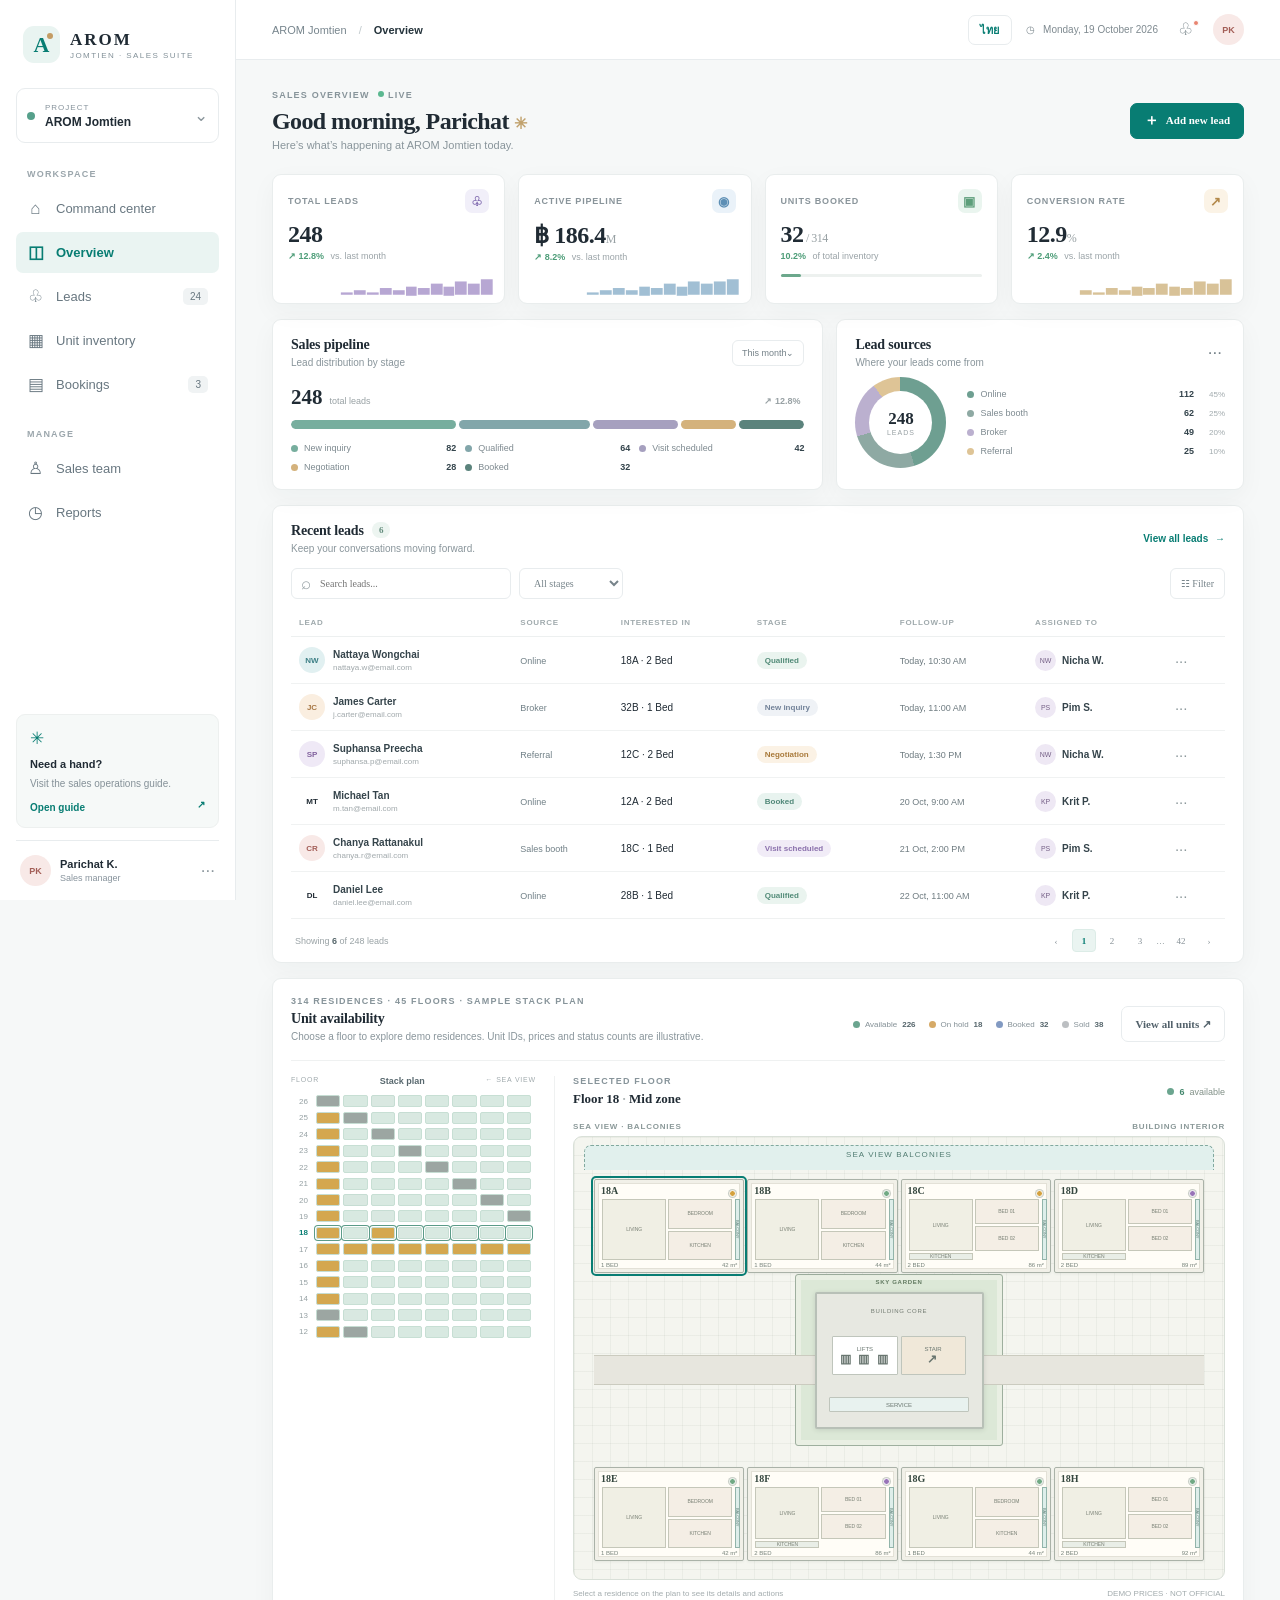
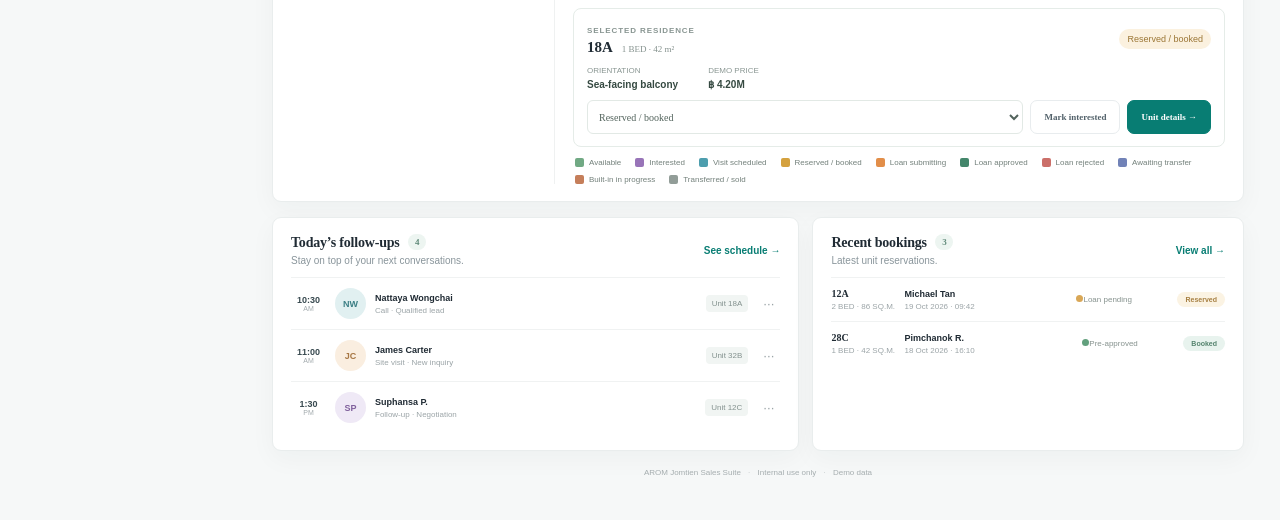
==== commit d75705bf: "Fix CRM loading and refresh cached assets" ====
--- a/app/crm/index.html
+++ b/app/crm/index.html
@@ -3,9 +3,7 @@
 <head>
   <meta charset="utf-8"><meta name="viewport" content="width=device-width, initial-scale=1">
   <title>AROM Jomtien · Sales CRM</title>
-  <link rel="preconnect" href="https://fonts.googleapis.com"><link rel="preconnect" href="https://fonts.gstatic.com" crossorigin>
-  <link href="https://fonts.googleapis.com/css2?family=DM+Sans:wght@400;500;600;700&family=Manrope:wght@400;500;600;700;800&display=swap" rel="stylesheet">
-  <link rel="stylesheet" href="styles.css">
+  <link rel="stylesheet" href="styles.css?v=20261019-2">
 </head>
 <body>
   <aside class="sidebar">
@@ -48,5 +46,5 @@
     </div>
   </main>
   <div class="toast" id="toast" role="status"></div><div class="modal-backdrop" id="modalBackdrop"><section class="modal" role="dialog" aria-modal="true" aria-labelledby="modalTitle"><button class="modal-close" id="modalClose" aria-label="Close">×</button><div id="modalContent"></div></section></div>
-  <script src="app.js"></script>
+  <script src="app.js?v=20261019-2"></script>
 </body></html>
--- a/app/crm/styles.css
+++ b/app/crm/styles.css
@@ -1,3 +1,28 @@
 :root{--ink:#202b34;--muted:#87939c;--line:#e8ecee;--paper:#fff;--canvas:#f6f8f8;--teal:#087d73;--teal-dark:#066a62;--teal-soft:#e7f4f1;--navy:#243b4a;--shadow:0 8px 26px #18303b0a}*{box-sizing:border-box}html{scroll-behavior:smooth}body{margin:0;background:var(--canvas);color:var(--ink);font:13px 'DM Sans',sans-serif}.sidebar{width:236px;position:fixed;inset:0 auto 0 0;background:#fff;border-right:1px solid var(--line);padding:26px 16px 14px;display:flex;flex-direction:column;z-index:3}.brand{display:flex;gap:10px;align-items:center;color:var(--ink);text-decoration:none;padding:0 7px 25px}.brand-mark{height:37px;width:37px;border-radius:11px;background:#e9f4f1;color:var(--teal);display:grid;place-items:center;font:800 22px Manrope;position:relative}.brand-mark:after{content:'';position:absolute;width:6px;height:6px;border-radius:50%;background:#c49c64;top:7px;right:7px}.brand b{display:block;font:800 17px Manrope;letter-spacing:2px}.brand small{display:block;font-size:8px;color:#829098;letter-spacing:1.45px;margin-top:1px}.project-switch{height:55px;border:1px solid var(--line);border-radius:9px;display:flex;align-items:center;padding:0 10px;gap:10px;margin-bottom:26px}.project-switch span:nth-child(2){flex:1}.project-switch small,.project-switch b{display:block}.project-switch small{font-size:8px;color:var(--muted);letter-spacing:1px;margin-bottom:3px}.project-switch b{font-size:12px}.project-dot{width:8px;height:8px;border-radius:50%;background:#56a08b}.chevron{color:#8c979d;font-size:17px}.nav-label{padding:0 11px 9px;color:#9ba6ac;letter-spacing:1.2px;font-size:9px;font-weight:700}.nav-item{height:41px;text-decoration:none;color:#687780;display:flex;align-items:center;gap:12px;padding:0 11px;border-radius:7px;margin-bottom:3px;font-weight:500}.nav-item span{font-size:17px;width:17px;text-align:center}.nav-item i{font-style:normal;margin-left:auto;border-radius:5px;background:#f0f3f4;padding:3px 7px;font-size:10px}.nav-item.active{background:#eaf4f2;color:#087d73;font-weight:700}.nav-item.active i{background:#d9ebe7;color:var(--teal)}.nav-label-spaced{margin-top:24px}.sidebar-bottom{margin-top:auto}.help-card{background:#f6f9f8;border:1px solid #edf0ef;border-radius:9px;padding:13px;margin-bottom:12px}.help-icon{color:var(--teal);font-size:17px;margin-bottom:7px}.help-card b{font-size:11px}.help-card p{font-size:10px;line-height:1.5;color:#859198;margin:5px 0 8px}.help-card a{font-size:10px;color:var(--teal);text-decoration:none;font-weight:700}.help-card a span{float:right}.user-card{border-top:1px solid var(--line);padding:14px 4px 0;display:flex;align-items:center;gap:9px}.user-card>span:nth-child(2){flex:1}.user-card b,.user-card small{display:block}.user-card b{font-size:11px}.user-card small{font-size:9px;color:var(--muted);margin-top:3px}.avatar{width:31px;height:31px;flex:0 0 31px;display:grid;place-items:center;border-radius:50%;font-size:9px;font-weight:700}.avatar-rose{background:#f8e9e7;color:#a35e57}.avatar-sky{background:#e1f0f1;color:#3c7f85}.avatar-peach{background:#faeee0;color:#a87845}.avatar-lilac{background:#efe9f6;color:#80619d}.main{margin-left:236px;min-height:100vh}.topbar{height:60px;background:#fff;border-bottom:1px solid var(--line);display:flex;align-items:center;justify-content:space-between;padding:0 36px;position:sticky;top:0;z-index:2}.breadcrumb{font-size:11px;color:#77858d}.breadcrumb span{padding:0 9px;color:#c0c9cc}.breadcrumb b{color:#25343c}.top-actions{display:flex;align-items:center;gap:20px}.today{font-size:10px;color:#7f8a90}.icon-button{border:0;background:none;font-size:17px;color:#6d7b81;position:relative}.icon-button em{position:absolute;width:6px;height:6px;background:#e88470;border-radius:50%;right:0;top:2px;border:1px solid white}.content{max-width:1500px;padding:30px 36px 26px;margin:auto}.welcome-row{display:flex;align-items:center;justify-content:space-between;margin-bottom:23px}.eyebrow{font-size:9px;font-weight:700;letter-spacing:1.2px;color:#87949a}.live-dot{display:inline-block;width:6px;height:6px;border-radius:50%;background:#5bb890;margin-left:5px;vertical-align:1px}.welcome-row h1{font:700 24px Manrope;margin:8px 0 4px;letter-spacing:-.6px}.welcome-row h1 span{color:#c1a26e;font-size:16px}.welcome-row p,.panel-heading p{color:#89959b;font-size:11px;margin:0}.button{height:36px;padding:0 13px;border-radius:7px;font:600 11px 'DM Sans';cursor:pointer}.button.primary{background:var(--teal);color:white;border:1px solid var(--teal)}.button.primary:hover{background:var(--teal-dark)}.button.primary span{font-size:15px;vertical-align:-1px;margin-right:5px}.button.outline{background:white;color:#52616a;border:1px solid var(--line)}.stats-grid{display:grid;grid-template-columns:repeat(4,1fr);gap:13px}.stat-card,.panel{background:#fff;border:1px solid #e9eded;border-radius:9px;box-shadow:var(--shadow)}.stat-card{height:130px;padding:14px 15px;position:relative;overflow:hidden}.stat-head{color:#89949a;letter-spacing:.8px;font-size:9px;font-weight:700;display:flex;justify-content:space-between;align-items:center}.stat-icon{width:24px;height:24px;display:grid;place-items:center;border-radius:7px;font-size:13px}.violet{background:#f1eff9;color:#8671b3}.blue{background:#eaf2f9;color:#5d8fb5}.green{background:#eaf5ef;color:#5d9e7a}.amber{background:#fbf3e6;color:#b3894b}.stat-value{font:700 24px Manrope;letter-spacing:-.5px;margin-top:8px}.unit{font-size:12px;color:#98a1a4;font-weight:500}.stat-foot{font-size:9px;color:#9aa3a7;margin-top:3px}.up{color:#4d9d78;font-weight:700;margin-right:4px}.sparkline{position:absolute;right:10px;bottom:8px;letter-spacing:1px;font-size:15px;opacity:.65}.spark-violet{color:#9178bc}.spark-blue{color:#6f9dbd}.spark-amber{color:#c3a161}.mini-progress{height:3px;background:#edf1ef;width:100%;margin-top:13px;border-radius:4px}.mini-progress i{height:100%;display:block;background:#6ca88c;border-radius:4px}.overview-grid{display:grid;grid-template-columns:1.15fr .85fr;gap:13px;margin-top:15px}.panel{padding:17px 18px}.panel-heading{display:flex;align-items:center;justify-content:space-between}.panel-heading h2{font:700 14px Manrope;letter-spacing:-.2px;margin:0 0 4px}.panel-heading p{font-size:10px}.select-button,.dots{background:white;border:1px solid var(--line);border-radius:6px;padding:7px 9px;color:#748188;font-size:9px}.dots{font-size:17px;border:0;padding:0 3px}.pipeline-total{display:flex;align-items:baseline;gap:7px;margin:17px 0 10px}.pipeline-total b{font:700 21px Manrope}.pipeline-total span{font-size:9px;color:#98a1a4}.pipeline-total .up{margin-left:auto}.pipeline-bar{height:9px;display:flex;gap:3px;border-radius:8px;overflow:hidden}.pipeline-bar i{display:block;border-radius:5px}.bar-inquiry{background:#77ae9e;width:33%}.bar-qualified{background:#82a6aa;width:26%}.bar-visit{background:#a6a0bf;width:17%}.bar-negotiation{background:#d4b27c;width:11%}.bar-booked{background:#5b837c;width:13%}.stage-legend{display:grid;grid-template-columns:repeat(3,1fr);gap:9px;margin-top:14px}.stage-legend span,.source-legend span{display:flex;align-items:center;font-size:9px;color:#7e8a90;gap:6px}.stage-legend b{color:#34444c;margin-left:auto}.dot{width:7px;height:7px;border-radius:50%;display:inline-block;flex:0 0 7px}.d1{background:#77ae9e}.d2{background:#82a6aa}.d3{background:#a6a0bf}.d4{background:#d4b27c}.d5{background:#5b837c}.source-layout{display:flex;align-items:center;gap:21px;margin-top:9px}.donut{width:91px;height:91px;border-radius:50%;background:conic-gradient(#6e9f91 0 45%,#8ea9a3 45% 70%,#bbb0cf 70% 90%,#dec496 90% 100%);display:grid;place-items:center;position:relative;flex:0 0 91px}.donut:before{content:'';position:absolute;width:63px;height:63px;background:white;border-radius:50%}.donut div{z-index:1;text-align:center}.donut b,.donut small{display:block}.donut b{font:700 17px Manrope}.donut small{font-size:7px;color:#98a1a4;letter-spacing:1px}.source-legend{flex:1;display:grid;gap:9px}.source-legend b{margin-left:auto;color:#34444c;font-weight:600}.source-legend small{width:25px;text-align:right;color:#a1aaad;font-size:8px}.online{background:#6e9f91}.booth{background:#8ea9a3}.broker{background:#bbb0cf}.referral{background:#dec496}.leads-panel{margin-top:15px;padding-bottom:10px}.leads-heading{margin-bottom:14px}.count-pill{font:600 9px 'DM Sans';color:#638c7c;background:#edf5f1;border-radius:10px;padding:3px 7px;vertical-align:2px;margin-left:5px}.text-link{color:var(--teal);text-decoration:none;font-size:10px;font-weight:700}.text-link span{padding-left:4px}.table-tools{display:flex;gap:8px;margin-bottom:10px}.search-wrap{height:31px;display:flex;align-items:center;gap:7px;padding:0 9px;border:1px solid var(--line);border-radius:6px;width:220px;color:#99a3a7}.search-wrap span{font-size:17px}.search-wrap input{border:0;outline:0;width:100%;font:10px 'DM Sans';color:var(--ink)}.table-tools select,.filter-btn{height:31px;background:white;border:1px solid var(--line);border-radius:6px;padding:0 10px;font:10px 'DM Sans';color:#77848a}.filter-btn{margin-left:auto}.table-scroll{overflow:auto}table{width:100%;border-collapse:collapse;min-width:760px}th{text-align:left;color:#a0aaad;font-size:8px;letter-spacing:.7px;font-weight:700;padding:9px 8px;border-bottom:1px solid #edf0f0}td{padding:10px 8px;border-bottom:1px solid #f0f2f2;font-size:10px;white-space:nowrap}tbody tr:last-child td{border-bottom:0}.lead-cell{display:flex;align-items:center;gap:8px}.lead-cell b,.lead-cell small,.agent-cell b,.agent-cell small{display:block}.lead-cell b,.agent-cell b{font-size:10px;color:#35444b}.lead-cell small,.agent-cell small{font-size:8px;color:#a0a8ab;margin-top:3px}.lead-avatar{width:26px;height:26px;border-radius:50%;display:grid;place-items:center;font-size:8px;font-weight:700}.source-pill{font-size:9px;color:#718087}.stage-pill,.status-chip{display:inline-block;border-radius:12px;padding:4px 8px;font-size:8px;font-weight:600}.stage-new{color:#738399;background:#eff2f6}.stage-qualified{color:#528b78;background:#eaf4ef}.stage-visit{color:#8a70ac;background:#f1ecf7}.stage-negotiation{color:#a8793a;background:#fbf2e5}.stage-booked{color:#4f8777;background:#e8f3ef}.follow-date{color:#6e7b80;font-size:9px}.agent-cell{display:flex;align-items:center;gap:6px}.agent-avatar{width:21px;height:21px;border-radius:50%;display:grid;place-items:center;font-size:7px;color:#745f86;background:#eee8f4}.row-more{border:0;background:none;color:#8d999c;font-size:15px;cursor:pointer}.table-footer{border-top:1px solid #eff1f1;padding:10px 4px 0;display:flex;justify-content:space-between;align-items:center;color:#9aa3a6;font-size:9px}.table-footer b{color:#56666b}.pager{display:flex;align-items:center;gap:4px}.pager button{border:1px solid transparent;background:white;color:#879197;border-radius:4px;width:24px;height:23px;font:9px 'DM Sans'}.pager .current-page{background:#eaf4f1;border-color:#dcece7;color:var(--teal);font-weight:700}.inventory-panel{margin-top:15px;overflow:hidden}.inventory-heading{align-items:flex-end}.inventory-heading h2{margin:5px 0 4px}.inventory-actions{display:flex;align-items:center;gap:18px}.legend-inline{display:flex;gap:13px}.legend-inline span{display:flex;align-items:center;gap:5px;font-size:8px;color:#849096}.legend-inline b{color:#56666c;font-weight:600}.available-dot{background:#6ba58f}.hold-dot{background:#d6aa67}.booked-dot{background:#829ac2}.sold-dot{background:#bcbfc2}.inventory-body{display:grid;grid-template-columns:245px 1fr;gap:18px;margin-top:18px;padding-top:15px;border-top:1px solid #eff1f1}.stack-meta{display:flex;justify-content:space-between;color:#a0aaad;font-size:7px;letter-spacing:.8px;margin-bottom:8px}.stack-name{color:#58686e;letter-spacing:0;font-size:9px;font-weight:700}.floor-list{display:flex;flex-direction:column-reverse;gap:2px;max-height:245px;overflow:auto;padding-right:5px}.floor-row{display:flex;align-items:center;gap:8px;height:18px;cursor:pointer}.floor-number{color:#95a0a3;font-size:8px;width:17px;text-align:right}.floor-units{flex:1;display:flex;gap:3px}.stack-unit{height:12px;flex:1;border-radius:2px;background:#d9e8e1;border:1px solid #c6ddd3}.stack-unit.available{background:#d8e9e1;border-color:#c7dfd4}.stack-unit.hold{background:#efdfc3;border-color:#e5d2ae}.stack-unit.booked{background:#d7deed;border-color:#c5d0e5}.stack-unit.sold{background:#e8e9e9;border-color:#dfe1e1}.floor-row.selected .floor-number{color:var(--teal);font-weight:700}.floor-row.selected .stack-unit{box-shadow:0 0 0 1px #fff,0 0 0 2px #5b9b88}.floor-details{border-left:1px solid #eff1f1;padding-left:18px}.floor-title{display:flex;align-items:center;justify-content:space-between;margin-bottom:11px}.floor-title h3{font:700 13px Manrope;margin:5px 0 0}.floor-title h3 span{color:#aab2b3}.floor-availability{font-size:9px;color:#819087;display:flex;align-items:center;gap:5px}.floor-availability b{color:#43886d}.unit-grid{display:grid;grid-template-columns:repeat(6,minmax(57px,1fr));gap:7px}.unit-card{min-height:56px;border:1px solid #dfe9e3;background:#f6faf7;border-radius:6px;text-align:left;padding:7px 8px;cursor:pointer;transition:.15s}.unit-card:hover{transform:translateY(-2px);box-shadow:0 4px 12px #223b3215}.unit-card b{display:block;font:700 10px Manrope;color:#344a42}.unit-card small{font-size:7px;color:#87958e;display:block;margin-top:4px}.unit-card.hold{background:#fcf8f0;border-color:#efe3cd}.unit-card.booked{background:#f2f5fa;border-color:#dce4f0}.unit-card.sold{background:#f4f5f5;border-color:#e4e6e6}.unit-card.interested{background:#f6f2fb;border-color:#e8dff2}.unit-hint{display:flex;justify-content:space-between;color:#a2abad;font-size:8px;margin-top:9px}.bottom-grid{display:grid;grid-template-columns:1.1fr .9fr;gap:13px;margin-top:15px}.follow-list,.booking-list{margin-top:11px}.follow-row,.booking-row{display:flex;align-items:center;gap:9px;border-top:1px solid #f0f2f2;padding:10px 0}.follow-time{width:35px;font-size:9px;color:#394a50;font-weight:700;text-align:center}.follow-time small{display:block;color:#a1a9ac;font-size:7px;font-weight:500}.follow-person,.booking-buyer{flex:1}.follow-person b,.follow-person small,.booking-buyer b,.booking-buyer small,.booking-unit b,.booking-unit small{display:block}.follow-person b,.booking-buyer b{font-size:9px}.follow-person small,.booking-buyer small,.booking-unit small{font-size:8px;color:#9ba4a7;margin-top:3px}.follow-tag{font-size:8px;color:#83918e;background:#f1f5f3;padding:4px 6px;border-radius:4px}.follow-row>button{border:0;background:none;color:#9ba4a7}.booking-unit{width:64px}.booking-unit b{font:700 10px Manrope}.loan-state{font-size:8px;color:#86928e;width:92px}.loan-pending{background:#d9a756}.loan-ok{background:#62a07d}.status-chip{font-size:7px}.status-hold{background:#fbf3e3;color:#a78043}.status-booked{background:#e8f3ee;color:#54836d}footer{text-align:center;padding:17px;color:#a5adaf;font-size:8px}footer span{margin:0 5px;color:#c1c8c9}.toast{position:fixed;bottom:22px;right:23px;background:#253b43;color:white;padding:11px 15px;border-radius:7px;box-shadow:0 8px 30px #14282d30;font-size:11px;z-index:9;opacity:0;transform:translateY(8px);transition:.2s;pointer-events:none}.toast.show{opacity:1;transform:none}.modal-backdrop{position:fixed;inset:0;background:#1d303a66;z-index:8;display:none;align-items:center;justify-content:center;padding:18px}.modal-backdrop.open{display:flex}.modal{width:min(470px,100%);max-height:90vh;overflow:auto;background:white;border-radius:12px;padding:25px;position:relative;box-shadow:0 20px 80px #10252d40}.modal-close{position:absolute;right:15px;top:12px;border:0;background:none;font-size:22px;color:#879397;cursor:pointer}.modal h2{font:700 18px Manrope;margin:5px 0 4px}.modal p{font-size:11px;color:#879398;line-height:1.55}.modal-kicker{font-size:9px;letter-spacing:1px;color:#8b999d;font-weight:700}.detail-grid{display:grid;grid-template-columns:1fr 1fr;gap:9px;margin:17px 0}.detail-box{padding:10px;background:#f7f9f8;border-radius:7px}.detail-box small{display:block;color:#909b9d;font-size:8px;margin-bottom:5px}.detail-box b{font-size:11px}.modal-actions{display:flex;gap:8px;margin-top:16px}.modal-actions>*{flex:1}.modal-form label{display:block;color:#65747a;font-size:9px;font-weight:600;margin:12px 0 5px}.modal-form input,.modal-form select{width:100%;height:35px;border:1px solid var(--line);border-radius:6px;padding:0 9px;font:11px 'DM Sans';outline-color:#8bb7a8}.receipt{border:1px dashed #cbd7d3;border-radius:8px;padding:18px;margin-top:14px}.receipt-head{text-align:center;padding-bottom:12px;border-bottom:1px solid var(--line)}.receipt-head b{font:800 14px Manrope;letter-spacing:2px}.receipt-head small{display:block;color:#8c999d;font-size:8px;margin-top:4px;letter-spacing:1px}.receipt-row{display:flex;justify-content:space-between;padding:7px 0;font-size:10px;color:#78868a}.receipt-row b{color:#33454a}.receipt-total{border-top:1px solid var(--line);margin-top:5px;padding-top:12px;font-size:11px}.print-note{font-size:8px;color:#a1abad;text-align:center;margin-top:13px}@media(max-width:1100px){.sidebar{width:200px}.main{margin-left:200px}.content{padding:25px 22px}.topbar{padding:0 22px}.inventory-body{grid-template-columns:205px 1fr}.legend-inline{gap:8px}.unit-grid{grid-template-columns:repeat(4,minmax(55px,1fr))}}@media(max-width:820px){.sidebar{width:64px;padding:20px 8px}.brand{justify-content:center;padding:0 0 20px}.brand>span:nth-child(2),.project-switch,.nav-label,.nav-item:not(.active) i,.nav-item{font-size:0}.nav-item{justify-content:center;padding:0;height:42px;font-size:0}.nav-item span{font-size:18px}.nav-item.active{font-size:0}.nav-item i{display:none}.sidebar nav .nav-label-spaced{display:none}.sidebar-bottom .help-card,.user-card>span,.user-card .chevron{display:none}.user-card{justify-content:center;padding-top:12px}.main{margin-left:64px}.stats-grid{grid-template-columns:repeat(2,1fr)}.overview-grid,.bottom-grid{grid-template-columns:1fr}.inventory-actions{align-items:flex-end;flex-direction:column;gap:9px}.inventory-body{grid-template-columns:180px 1fr}.unit-grid{grid-template-columns:repeat(3,minmax(50px,1fr))}}@media(max-width:560px){.topbar{height:52px;padding:0 13px}.today{display:none}.top-actions{gap:12px}.content{padding:20px 12px}.welcome-row{align-items:flex-start;gap:9px}.welcome-row h1{font-size:18px}.welcome-row .button{white-space:nowrap;padding:0 9px;font-size:9px}.stats-grid{gap:8px}.stat-card{height:118px;padding:12px}.stat-value{font-size:20px}.panel{padding:14px 12px}.stage-legend{grid-template-columns:repeat(2,1fr)}.source-layout{gap:13px}.search-wrap{width:auto;flex:1}.table-tools select{max-width:110px}.filter-btn span{display:none}.inventory-heading{align-items:flex-start;gap:12px;flex-direction:column}.inventory-actions{align-items:flex-start}.legend-inline{flex-wrap:wrap}.inventory-body{grid-template-columns:1fr}.stack-wrap{order:2}.floor-details{border-left:0;padding-left:0}.floor-list{max-height:125px}.unit-grid{grid-template-columns:repeat(3,1fr)}.floor-title h3{font-size:12px}.booking-row{gap:6px}.loan-state{width:auto}.status-chip{display:none}.table-footer{font-size:8px}.pager{gap:1px}.pager button{width:20px}.breadcrumb{font-size:10px}}
 @media print{body{background:white}.sidebar,.topbar,.content,.modal-close,.modal-actions,.print-note{display:none!important}.modal-backdrop{position:static;display:flex!important;background:white;padding:0}.modal{box-shadow:none;width:100%;max-width:100%;max-height:none}.receipt{border:1px solid #aaa}}
 .language-toggle{height:30px;min-width:44px;border:1px solid var(--line);border-radius:7px;background:#fff;color:var(--teal);font-size:11px;font-weight:700;cursor:pointer}.top-actions{gap:14px}.plan-orientation{display:flex;justify-content:space-between;color:#8b9999;font-size:8px;font-weight:700;letter-spacing:.8px;margin:15px 0 5px}.architectural-plan{position:relative;min-height:400px;padding:36px 22px 16px;background:#f8faf9;border:1px solid #e4ebe7;border-radius:9px;overflow:hidden;display:grid;grid-template-columns:repeat(4,minmax(80px,1fr));grid-template-rows:75px 58px 60px 58px 75px;gap:4px}.balcony-band{position:absolute;left:10px;right:10px;top:8px;height:22px;border:1px dashed #72aaa0;border-bottom:0;border-radius:7px 7px 0 0;text-align:center;color:#45877e;font-size:8px;letter-spacing:.8px;padding-top:4px;background:#e6f3f0}.plan-corridor{grid-column:1/-1;grid-row:3;z-index:1;align-self:center;height:34px;background:#e9ece8;border-top:1px solid #d8deda;border-bottom:1px solid #d8deda;display:grid;place-items:center;color:#73807c;font-size:8px;letter-spacing:1px}.plan-core{position:absolute;z-index:2;width:23%;left:38.5%;top:31%;height:39%;background:#e6e9e6;border:2px solid #cbd3cf;border-radius:5px;display:flex;align-items:center;justify-content:center;gap:5px;flex-wrap:wrap;padding:8px}.core-label{width:100%;text-align:center;color:#78847f;font-size:7px;letter-spacing:.7px}.core-box{width:42%;height:54px;background:#fff;border:1px solid #bdc8c2;border-radius:3px;display:flex;flex-direction:column;align-items:center;justify-content:center;color:#68756f;font-size:7px}.core-box b{font-size:13px;letter-spacing:2px}.core-box.stair{background:#f6efe2}.core-box.service{height:21px;width:90%;background:#e8f2ef}.plan-unit{position:relative;z-index:3;min-width:0;padding:8px 6px 7px;background:white;border:1.5px solid #96b7aa;border-radius:5px;color:#364b46;display:flex;flex-direction:column;align-items:flex-start;justify-content:center;cursor:pointer;box-shadow:0 2px 5px #244f4010;text-align:left;touch-action:manipulation}.plan-unit:hover,.plan-unit.is-selected{outline:2px solid var(--teal);outline-offset:1px;z-index:4}.plan-unit b{font:700 13px Manrope}.plan-unit small,.plan-unit i{font-size:8px;color:#73817c;font-style:normal;margin-top:3px}.plan-unit>span{position:absolute;right:7px;top:5px;color:#8aa199;font-size:10px}.unit-a{grid-area:1/1}.unit-b{grid-area:1/2}.unit-c{grid-area:1/3}.unit-d{grid-area:1/4}.unit-e{grid-area:5/1}.unit-f{grid-area:5/2}.unit-g{grid-area:5/3}.unit-h{grid-area:5/4}.plan-unit.available,.legend-swatch.available{--unit:#74ac8e}.plan-unit.interested,.legend-swatch.interested{--unit:#9c7bc3}.plan-unit.visit,.legend-swatch.visit{--unit:#55a4c0}.plan-unit.reserved,.legend-swatch.reserved{--unit:#d5a74e}.plan-unit.loan_submitting,.legend-swatch.loan_submitting{--unit:#e59b55}.plan-unit.loan_approved,.legend-swatch.loan_approved{--unit:#478f72}.plan-unit.loan_rejected,.legend-swatch.loan_rejected{--unit:#d77470}.plan-unit.awaiting_transfer,.legend-swatch.awaiting_transfer{--unit:#788bc0}.plan-unit.built_in,.legend-swatch.built_in{--unit:#cc8c68}.plan-unit.transferred,.legend-swatch.transferred{--unit:#9ca6a2}.plan-unit{border-color:var(--unit,#96b7aa);background:color-mix(in srgb,var(--unit,#fff) 12%,white)}.plan-unit>span{color:var(--unit,#8aa199)}.selected-unit{padding:12px 13px;margin-top:10px;border:1px solid #e5ece8;border-radius:8px;background:#fff}.selected-unit-empty{color:#899692;font-size:10px}.selected-unit-head{display:flex;align-items:center;justify-content:space-between;gap:12px}.selected-unit-head small{font-size:8px;letter-spacing:.9px;color:#899692;font-weight:700}.selected-unit-head h4{margin:3px 0 0;font:700 15px Manrope}.selected-unit-head h4 span{font:500 9px 'DM Sans';color:#85928e;margin-left:6px}.status-pill{font-size:9px;padding:5px 8px;border-radius:20px;background:#f0f3f1;color:#65736d}.status-pill.available{background:#e7f3ec;color:#4c8b68}.status-pill.interested{background:#f2ecf8;color:#8768aa}.status-pill.visit{background:#e8f4f8;color:#43849c}.status-pill.reserved,.status-pill.loan_submitting{background:#fbf1df;color:#9b7635}.status-pill.loan_approved,.status-pill.transferred{background:#e7f2ed;color:#54856c}.status-pill.loan_rejected{background:#fae9e8;color:#aa615d}.status-pill.awaiting_transfer{background:#e9edf8;color:#677bac}.status-pill.built_in{background:#f8eee8;color:#a36e50}.selected-facts{display:flex;gap:30px;padding:10px 0;color:#899692;font-size:8px}.selected-facts b{display:block;color:#354941;font-size:10px;margin-top:4px}.selected-actions{display:flex;gap:7px;align-items:center}.selected-actions select{height:34px;min-width:175px;flex:1;border:1px solid #e2e9e5;border-radius:6px;background:white;padding:0 7px;font:10px 'DM Sans';color:#52635c}.selected-actions .button{height:34px;font-size:9px;white-space:nowrap}.unit-legend{display:flex;flex-wrap:wrap;gap:8px 14px;padding:11px 2px 0;color:#73807b;font-size:8px}.unit-legend>span{display:flex;align-items:center;gap:5px}.legend-swatch{display:inline-block;width:9px;height:9px;border-radius:2px;background:var(--unit,#aaa)}.stack-unit.loan_submitting,.stack-unit.loan_approved,.stack-unit.loan_rejected,.stack-unit.awaiting_transfer,.stack-unit.built_in{background:#cb8c68}.stack-unit.reserved{background:#d4a74f}.stack-unit.transferred{background:#9ca6a2}.plan-unit:focus-visible,.language-toggle:focus-visible{outline:3px solid #0b8075;outline-offset:2px}@media(max-width:820px){.architectural-plan{min-height:355px;padding-left:12px;padding-right:12px;grid-template-rows:65px 50px 55px 50px 65px}.plan-core{left:35%;width:30%;top:31%;height:39%}.selected-actions{flex-wrap:wrap}.selected-actions select{min-width:100%;flex-basis:100%}}@media(max-width:560px){.architectural-plan{min-height:335px;padding:35px 7px 10px;grid-template-columns:repeat(4,minmax(54px,1fr));grid-template-rows:59px 44px 50px 44px 59px}.plan-unit{padding:5px}.plan-unit b{font-size:11px}.plan-unit small,.plan-unit i{font-size:7px}.plan-core{left:34%;width:32%;top:31%;height:39%;gap:3px;padding:4px}.core-box{height:43px;font-size:6px}.selected-facts{gap:14px}.selected-actions .button{flex:1}.unit-legend{gap:7px}.top-actions{gap:9px}}
+/* Architectural floor plate: residential wings wrap a planted central court and shared core. */
+.architectural-plan{min-height:430px;padding:42px 20px 18px;background-color:#f4f5ef;background-image:linear-gradient(#76877c14 1px,transparent 1px),linear-gradient(90deg,#76877c14 1px,transparent 1px);background-size:18px 18px;border:1px solid #d9e0d8;grid-template-rows:94px 62px 58px 62px 94px;gap:3px}
+.balcony-band{top:8px;height:25px;background:#e1f0ed;border-color:#81a89e;color:#527d73;letter-spacing:1.1px}
+.plan-unit{border:1px solid #a7afa4;border-radius:2px;padding:5px 6px 4px;background:#fdfcf6;box-shadow:inset 0 0 0 3px #f1f0e8,0 1px 3px #26392d12;overflow:hidden;justify-content:flex-start;align-items:stretch;text-align:left}
+.plan-unit:before{content:"";position:absolute;inset:3px;border:1px solid #e3e1d7;pointer-events:none}
+.plan-unit:hover,.plan-unit.is-selected{outline:2px solid var(--teal);outline-offset:1px;z-index:5}
+.plan-unit b{position:relative;z-index:2;font:700 10px Manrope;line-height:12px;color:#34463e}
+.plan-unit small,.plan-unit .unit-area{position:relative;z-index:2;font-size:6px;color:#748078;margin:1px 0 0}
+.plan-unit .unit-area{position:absolute;right:6px;bottom:4px}
+.status-marker{position:absolute;right:7px;top:7px;width:7px;height:7px;border-radius:50%;background:var(--unit,#74ac8e);border:1px solid #fff;box-shadow:0 0 0 1px #78877d66;z-index:3}
+.room-sketch{position:relative;display:grid;grid-template-columns:1fr 1fr;grid-template-rows:1fr 1fr;gap:2px;flex:1;min-height:37px;margin:2px 1px 1px;padding-right:4px}
+.room{display:grid;place-items:center;min-width:0;border:1px solid #c5c7b9;background:#f4f3e9;color:#798075;font-size:5px;line-height:1;letter-spacing:-.1px;white-space:nowrap;overflow:hidden}
+.room-1{grid-row:1/3;background:#f0efe4}.room-2{background:#f4eee5}.room-3{background:#f4eee5}.room-4{background:#e9eee7}.balcony-room{position:absolute;right:-4px;top:0;bottom:0;width:5px;writing-mode:vertical-rl;border-color:#92b4aa;background:#deeeea;color:#587b72;font-size:4px}
+.plan-unit.available,.legend-swatch.available{--unit:#71a984}.plan-unit.interested,.legend-swatch.interested{--unit:#9874b8}.plan-unit.visit,.legend-swatch.visit{--unit:#4d9eae}.plan-unit.reserved,.legend-swatch.reserved{--unit:#d4a13e}.plan-unit.loan_submitting,.legend-swatch.loan_submitting{--unit:#e28e49}.plan-unit.loan_approved,.legend-swatch.loan_approved{--unit:#43866b}.plan-unit.loan_rejected,.legend-swatch.loan_rejected{--unit:#cb6f69}.plan-unit.awaiting_transfer,.legend-swatch.awaiting_transfer{--unit:#7182b7}.plan-unit.built_in,.legend-swatch.built_in{--unit:#c57e5a}.plan-unit.transferred,.legend-swatch.transferred{--unit:#929d98}
+.plan-unit{border-color:#aab2a8;background:#fffdf7}.plan-corridor{height:30px;background:#e7e6de;border-top:1px solid #cbcbbf;border-bottom:1px solid #cbcbbf;color:#75776d;font-size:7px}
+.plan-landscape{position:absolute;z-index:1;left:34%;top:31%;width:32%;height:39%;border:1px solid #9eaf9e;border-radius:3px;background:#dce8d7;box-shadow:inset 0 0 0 5px #e9efe3;display:grid;place-items:center;overflow:hidden}
+.landscape-title{position:absolute;top:4px;color:#627a61;font-size:6px;letter-spacing:.7px;font-weight:700;z-index:1}
+.garden-pool{width:36%;height:32%;background:#b7d8d3;border:2px solid #eef3e8;border-radius:50%;box-shadow:0 0 0 1px #8baea2}
+.tree{position:absolute;width:12px;height:12px;background:#6e9671;border:2px solid #aec5a4;border-radius:50%;box-shadow:0 1px 2px #526d4b55}
+.tree-one{left:12%;bottom:17%}.tree-two{right:12%;bottom:17%}.tree-three{left:19%;top:27%;width:9px;height:9px}
+.garden-path{position:absolute;width:56%;height:10px;border-top:2px dotted #b9a987;transform:rotate(-18deg)}
+.plan-core{left:37%;width:26%;top:35%;height:31%;padding:5px;background:#e7e8e1;border:2px solid #b8c0b7;box-shadow:0 1px 5px #26382b22;border-radius:2px;gap:3px}
+.core-label{font-size:6px;color:#707970}.core-box{height:39px;border-radius:1px;border-color:#bfc5bc;font-size:6px}.core-box b{font-size:12px}.core-box.stair{background:#f0e8d9}.core-box.service{height:15px}
+@media(max-width:820px){.architectural-plan{min-height:390px;grid-template-rows:78px 52px 50px 52px 78px}.plan-landscape{left:32%;width:36%}.plan-core{left:35%;width:30%}.room{font-size:4px}}
+@media(max-width:560px){.architectural-plan{min-height:365px;padding:35px 7px 10px;grid-template-rows:66px 44px 46px 44px 66px}.plan-landscape{left:29%;width:42%;top:31%;height:39%}.plan-core{left:33%;width:34%;top:35%;height:31%;gap:2px;padding:3px}.core-box{height:30px;font-size:5px}.core-box.service{height:12px}.plan-unit{padding:4px}.plan-unit b{font-size:9px}.room-sketch{min-height:27px;gap:1px}.room{font-size:4px}.status-marker{width:6px;height:6px;right:5px;top:5px}}
